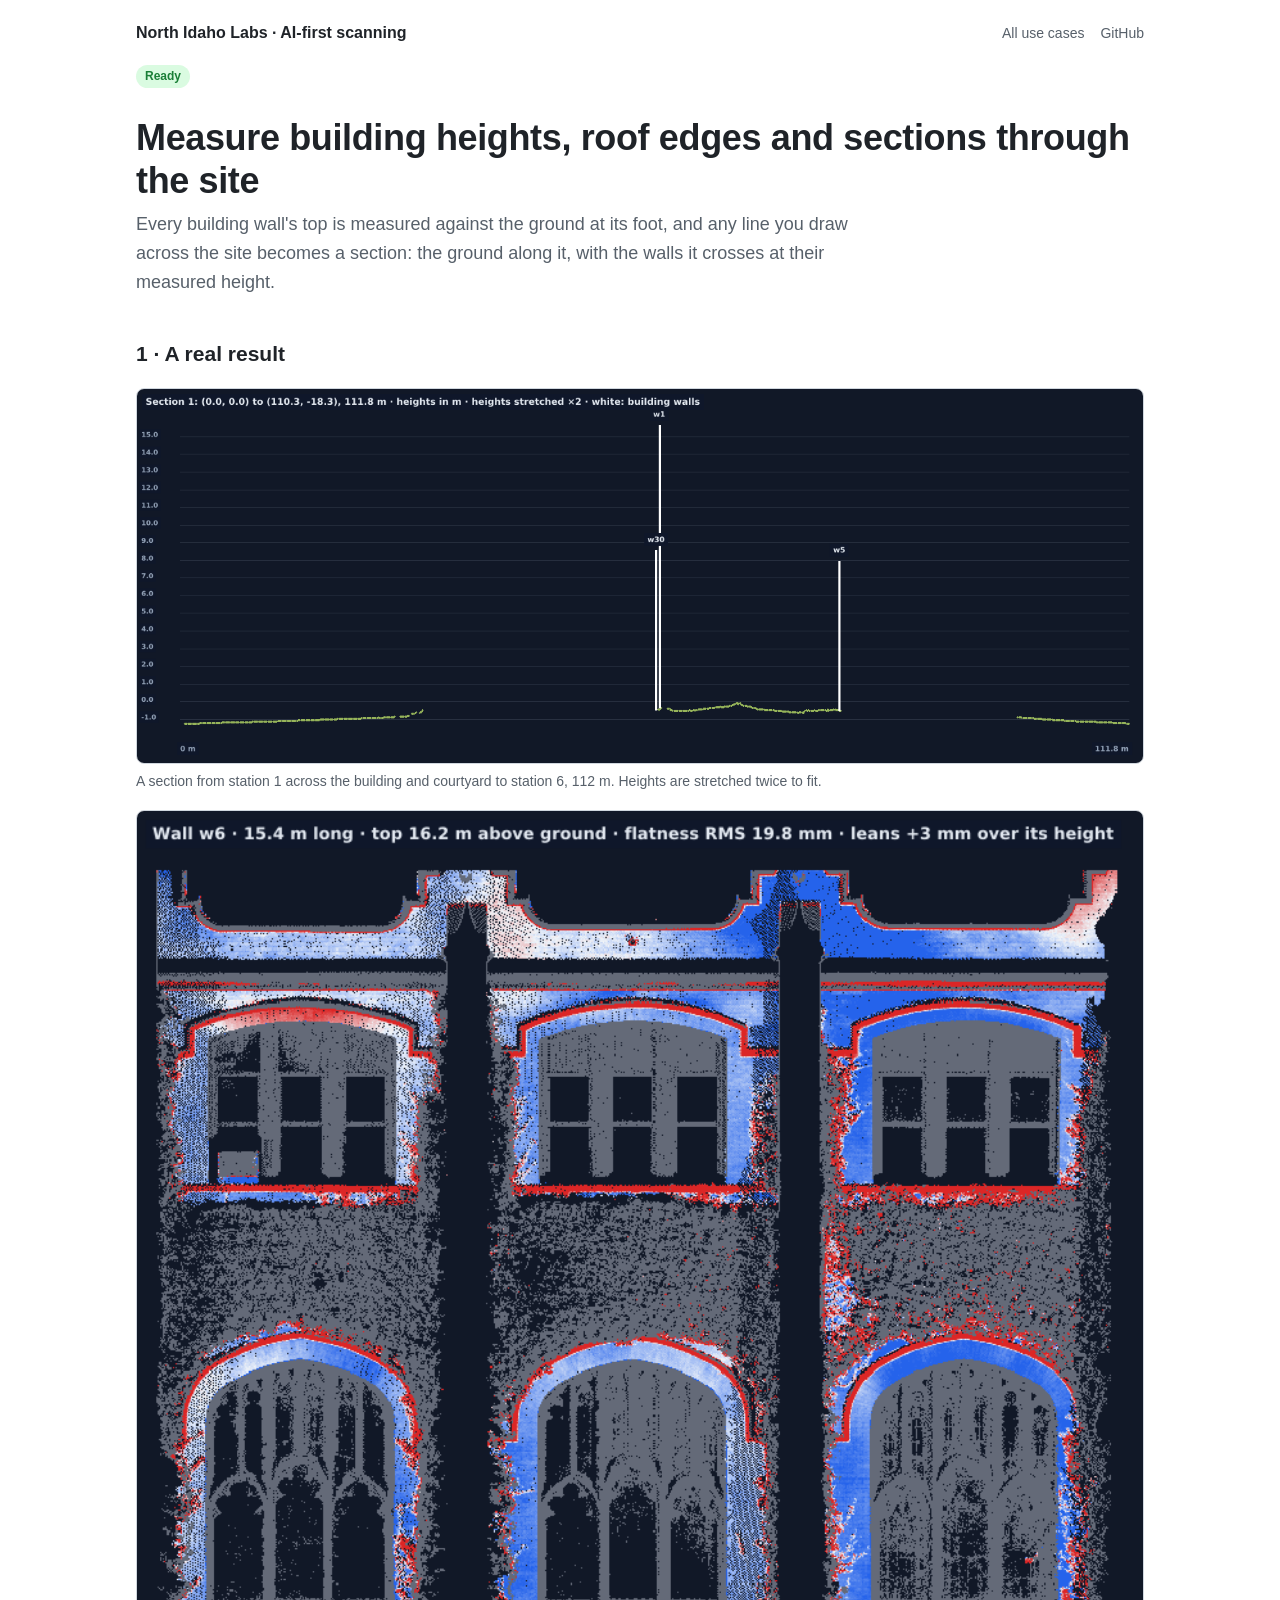
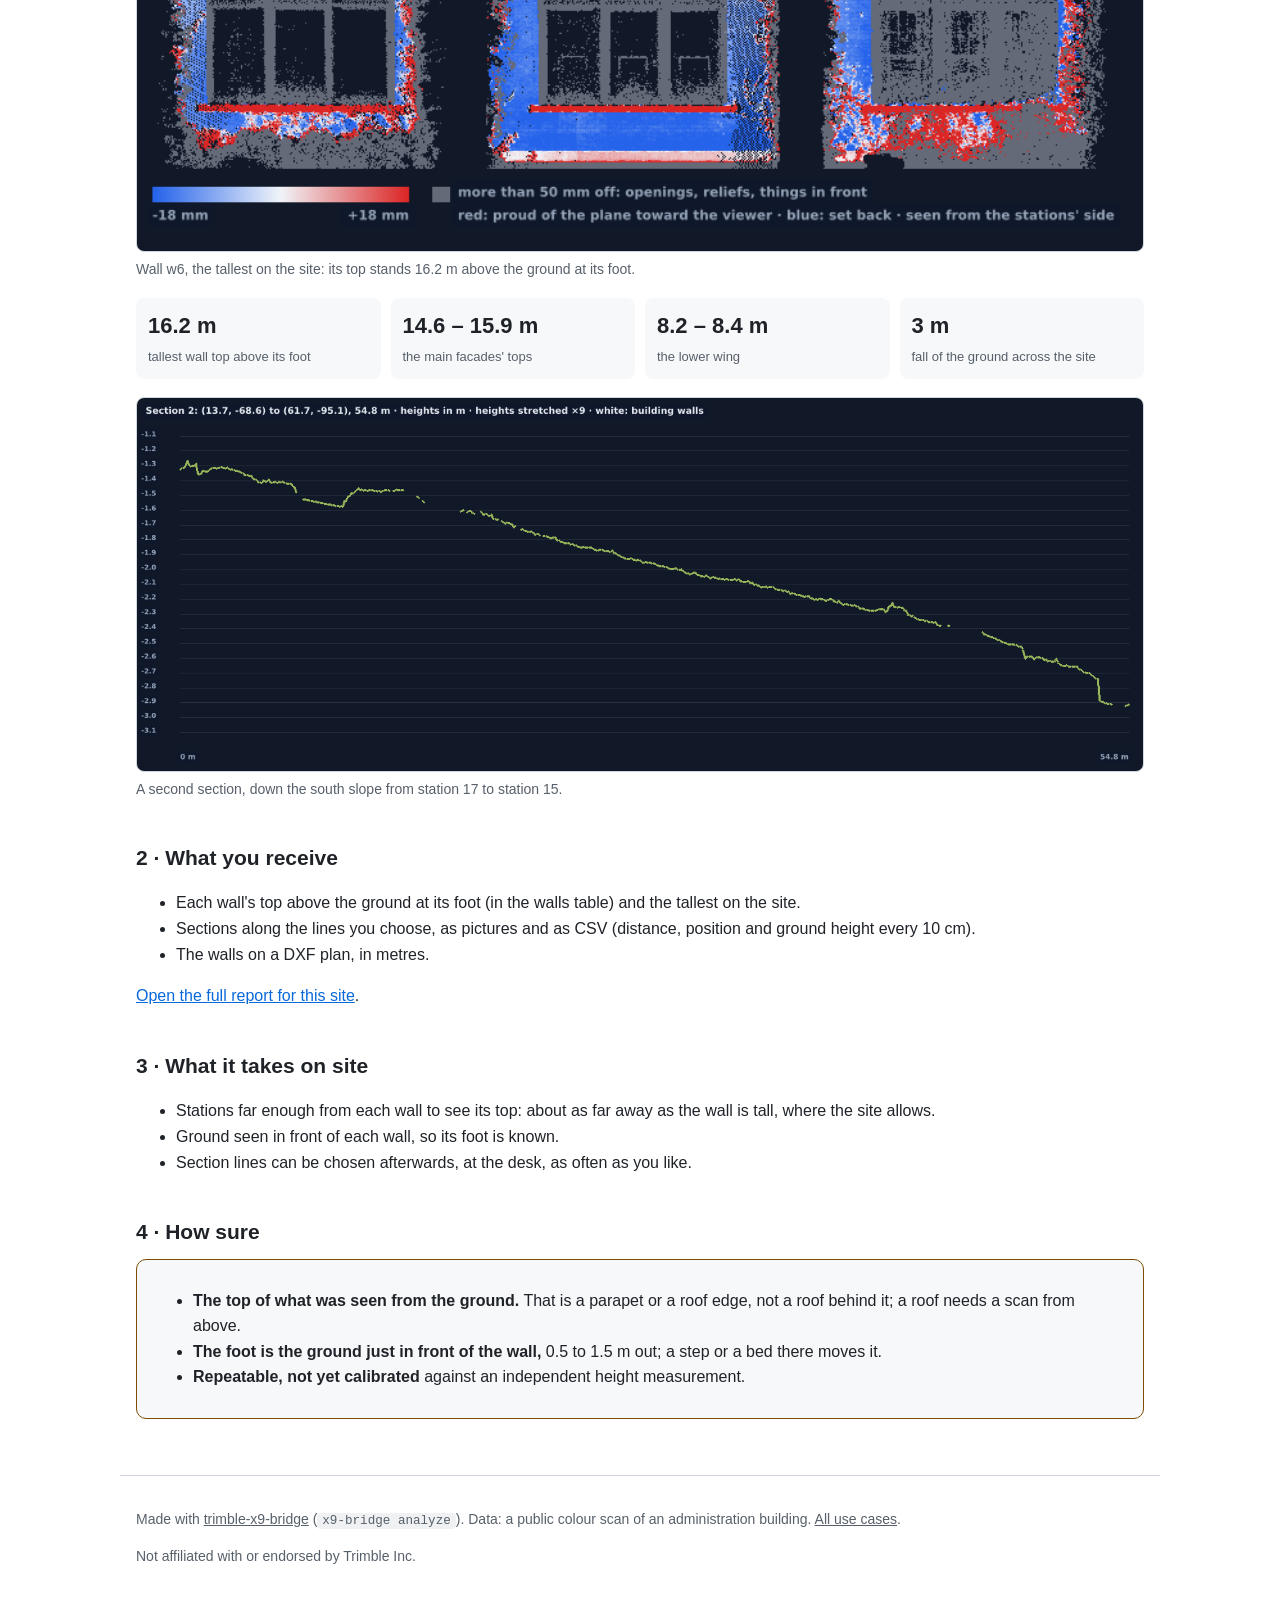
==== heights.html @ ff6a6fa7 "AI-first scanning site: twenty use cases with honest status, four worked examples Summary page with " ====
<!doctype html>
<html lang="en">
<head>
<meta charset="utf-8">
<meta name="viewport" content="width=device-width, initial-scale=1">
<title>Heights and sections</title>
<meta name="description" content="Measure building heights, roof edges and sections through a site: a worked example on a 19-station scan of an administration building.">
<link rel="stylesheet" href="style.css">
</head>
<body>
<header class="top">
  <a class="home" href="./">North Idaho Labs · AI-first scanning</a>
  <nav><a href="./">All use cases</a><a href="https://github.com/northidaholabs">GitHub</a></nav>
</header>
<main>
<p><span class="tag ready">Ready</span></p>
<h1>Measure building heights, roof edges and sections through the site</h1>
<p class="lede">Every building wall's top is measured against the ground at its foot, and any line you draw across the site becomes a section: the ground along it, with the walls it crosses at their measured height.</p>

<h2>1 · A real result</h2>
<figure>
  <img src="img/section-1.png" alt="Section 112 m long across the site: the ground profile in green, three building walls as white vertical lines up to about 16 m.">
  <figcaption>A section from station 1 across the building and courtyard to station 6, 112 m. Heights are stretched twice to fit.</figcaption>
</figure>
<figure>
  <img src="img/wall-w6.png" alt="Heat map of a 15 m wall reaching 16.2 m above the ground, the tallest on the site.">
  <figcaption>Wall w6, the tallest on the site: its top stands 16.2 m above the ground at its foot.</figcaption>
</figure>
<div class="facts">
  <div><b>16.2 m</b><span>tallest wall top above its foot</span></div>
  <div><b>14.6 – 15.9 m</b><span>the main facades' tops</span></div>
  <div><b>8.2 – 8.4 m</b><span>the lower wing</span></div>
  <div><b>3 m</b><span>fall of the ground across the site</span></div>
</div>
<figure>
  <img src="img/section-2.png" alt="Section 55 m long down the south slope: the ground falls steadily.">
  <figcaption>A second section, down the south slope from station 17 to station 15.</figcaption>
</figure>

<h2>2 · What you receive</h2>
<ul>
  <li>Each wall's top above the ground at its foot (in the walls table) and the tallest on the site.</li>
  <li>Sections along the lines you choose, as pictures and as CSV (distance, position and ground height every 10 cm).</li>
  <li>The walls on a DXF plan, in metres.</li>
</ul>
<p><a href="samples/admin/report.html">Open the full report for this site</a>.</p>

<h2>3 · What it takes on site</h2>
<ul>
  <li>Stations far enough from each wall to see its top: about as far away as the wall is tall, where the site allows.</li>
  <li>Ground seen in front of each wall, so its foot is known.</li>
  <li>Section lines can be chosen afterwards, at the desk, as often as you like.</li>
</ul>

<h2>4 · How sure</h2>
<div class="box caution">
  <ul>
    <li><b>The top of what was seen from the ground.</b> That is a parapet or a roof edge, not a roof behind it; a roof needs a scan from above.</li>
    <li><b>The foot is the ground just in front of the wall,</b> 0.5 to 1.5 m out; a step or a bed there moves it.</li>
    <li><b>Repeatable, not yet calibrated</b> against an independent height measurement.</li>
  </ul>
</div>
</main>
<footer>
  <p>Made with <a href="https://github.com/northidaholabs/trimble-x9-bridge">trimble-x9-bridge</a> (<code>x9-bridge analyze</code>). Data: a public colour scan of an administration building. <a href="./">All use cases</a>.</p>
  <p>Not affiliated with or endorsed by Trimble Inc.</p>
</footer>
</body>
</html>
---- style.css ----
:root {
  --bg: #ffffff;
  --surface: #f6f8fa;
  --text: #1f2328;
  --muted: #57606a;
  --border: #d0d7de;
  --link: #0969da;
  --ready-bg: #dafbe1;
  --ready-fg: #1a7f37;
  --close-bg: #fff8c5;
  --close-fg: #7d4e00;
  --road-bg: #f6f8fa;
  --road-fg: #57606a;
  --code-bg: #eff1f3;
}
@media (prefers-color-scheme: dark) {
  :root:not([data-theme="light"]) {
    --bg: #0d1117;
    --surface: #161b22;
    --text: #e6edf3;
    --muted: #8b949e;
    --border: #30363d;
    --link: #4493f8;
    --ready-bg: #0f2a18;
    --ready-fg: #3fb950;
    --close-bg: #2b2111;
    --close-fg: #d29922;
    --road-bg: #161b22;
    --road-fg: #8b949e;
    --code-bg: #161b22;
  }
}
:root[data-theme="dark"] {
  --bg: #0d1117;
  --surface: #161b22;
  --text: #e6edf3;
  --muted: #8b949e;
  --border: #30363d;
  --link: #4493f8;
  --ready-bg: #0f2a18;
  --ready-fg: #3fb950;
  --close-bg: #2b2111;
  --close-fg: #d29922;
  --road-bg: #161b22;
  --road-fg: #8b949e;
  --code-bg: #161b22;
}
* { box-sizing: border-box; }
body {
  margin: 0;
  background: var(--bg);
  color: var(--text);
  font: 16px/1.6 -apple-system, BlinkMacSystemFont, "Segoe UI", Helvetica, Arial, sans-serif;
}
main, header.top, footer { max-width: 1040px; margin: 0 auto; padding: 0 16px; }
header.top { display: flex; justify-content: space-between; align-items: baseline; gap: 12px; padding-top: 20px; flex-wrap: wrap; }
header.top a.home { color: var(--text); text-decoration: none; font-weight: 600; }
header.top nav { display: flex; gap: 16px; }
header.top nav a { color: var(--muted); text-decoration: none; font-size: 14px; }
header.top nav a:hover, a { color: var(--link); }
h1 { font-size: clamp(26px, 4vw, 36px); line-height: 1.2; margin: 28px 0 8px; letter-spacing: -0.01em; }
h2 { font-size: 21px; margin: 40px 0 10px; }
h3 { font-size: 17px; margin: 24px 0 6px; }
p.lede { font-size: 18px; color: var(--muted); max-width: 720px; margin: 0 0 18px; }
.muted { color: var(--muted); }
.legend { display: flex; flex-wrap: wrap; gap: 10px 18px; margin: 18px 0 8px; font-size: 14px; color: var(--muted); }
.legend span { display: inline-flex; align-items: center; gap: 8px; }
.tag { display: inline-block; font-size: 12px; font-weight: 600; padding: 2px 9px; border-radius: 999px; white-space: nowrap; line-height: 1.6; }
.tag.ready { background: var(--ready-bg); color: var(--ready-fg); }
.tag.close { background: var(--close-bg); color: var(--close-fg); }
.tag.road { background: var(--road-bg); color: var(--road-fg); border: 1px solid var(--border); }
.group h2 { display: flex; align-items: baseline; gap: 10px; }
.group h2 small { font-size: 14px; font-weight: 400; color: var(--muted); }
ul.cases { list-style: none; padding: 0; margin: 0; display: grid; grid-template-columns: repeat(auto-fill, minmax(min(100%, 440px), 1fr)); gap: 8px; }
ul.cases li { border: 1px solid var(--border); border-radius: 10px; padding: 10px 14px; display: flex; gap: 12px; align-items: flex-start; background: var(--bg); }
ul.cases li.ready { border-color: var(--ready-fg); }
ul.cases li .what { flex: 1; }
ul.cases li a.what { color: var(--text); text-decoration: none; }
ul.cases li a.what:hover { text-decoration: underline; }
ul.cases li a.what::after { content: " →"; color: var(--ready-fg); }
ul.cases li .note { display: block; font-size: 13px; color: var(--muted); }
figure { margin: 18px 0; }
figure img { width: 100%; height: auto; border-radius: 8px; border: 1px solid var(--border); background: #111827; display: block; }
figcaption { font-size: 14px; color: var(--muted); margin-top: 6px; }
.grid2 { display: grid; grid-template-columns: repeat(auto-fit, minmax(min(100%, 300px), 1fr)); gap: 16px; }
.facts { display: grid; grid-template-columns: repeat(auto-fit, minmax(150px, 1fr)); gap: 10px; margin: 16px 0; }
.facts div { background: var(--surface); border-radius: 8px; padding: 10px 12px; }
.facts b { display: block; font-size: 22px; font-weight: 600; }
.facts span { font-size: 13px; color: var(--muted); }
table { border-collapse: collapse; width: 100%; font-size: 14px; margin: 10px 0; }
th, td { border: 1px solid var(--border); padding: 6px 8px; text-align: left; vertical-align: top; }
th { background: var(--surface); font-weight: 600; }
.scroll { overflow-x: auto; }
code { background: var(--code-bg); padding: 1px 5px; border-radius: 4px; font-size: 0.9em; }
.box { border: 1px solid var(--border); border-radius: 10px; padding: 12px 16px; background: var(--surface); }
.box.caution { border-color: var(--close-fg); }
ol.steps { padding-left: 20px; }
footer { border-top: 1px solid var(--border); margin-top: 56px; padding-top: 18px; padding-bottom: 40px; font-size: 14px; color: var(--muted); }
footer a { color: var(--muted); }
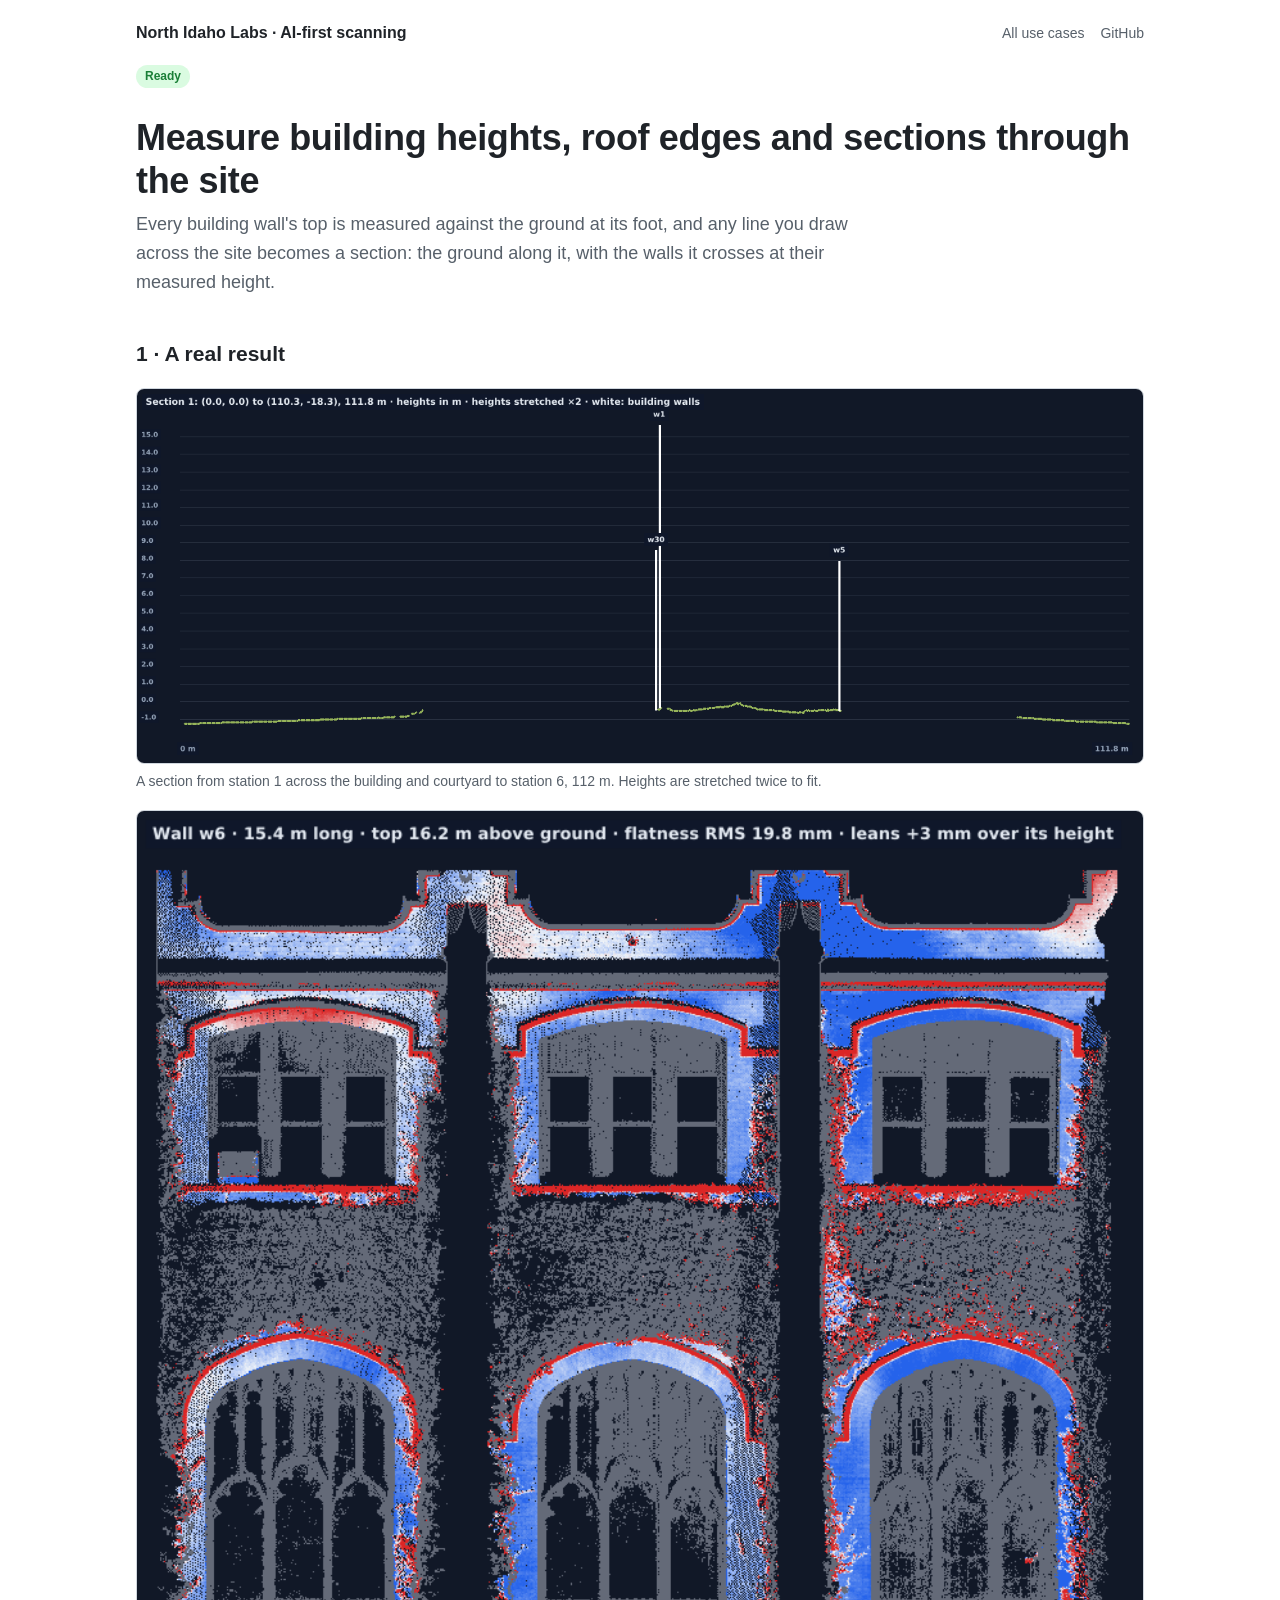
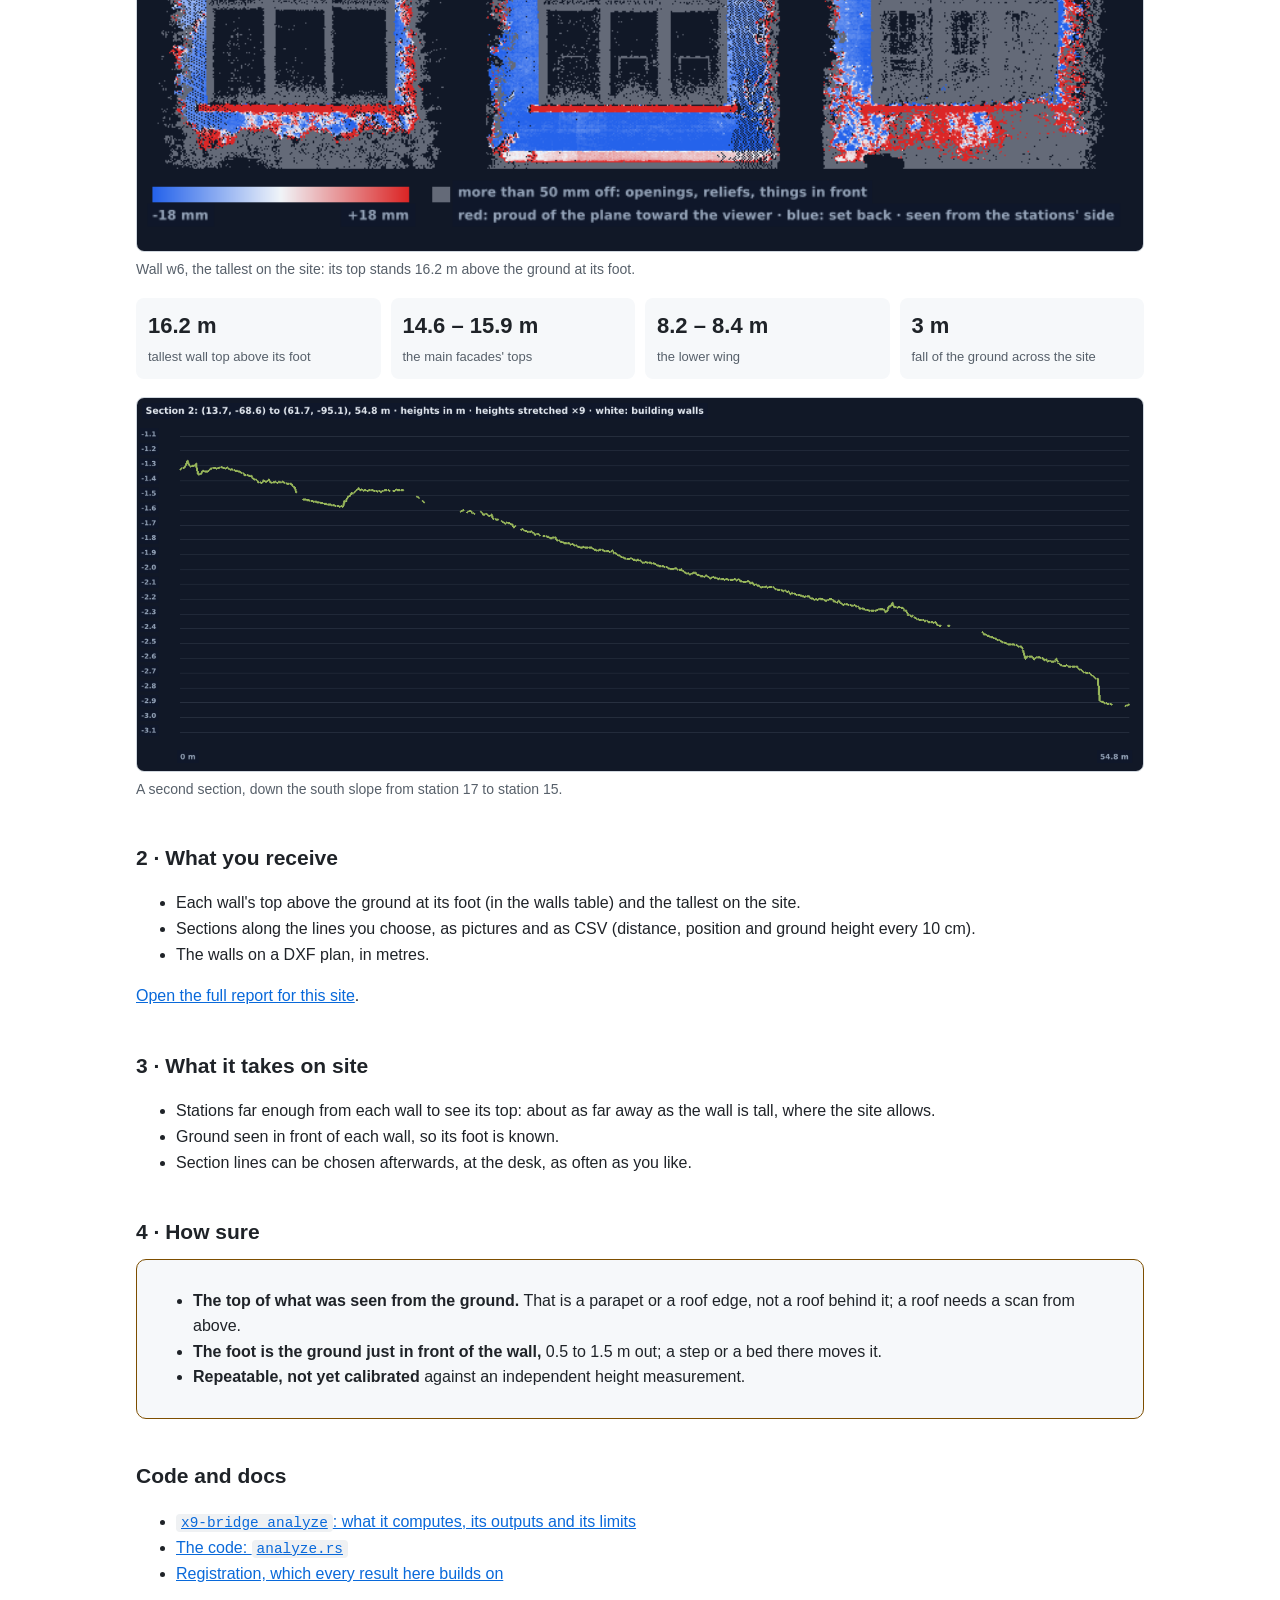
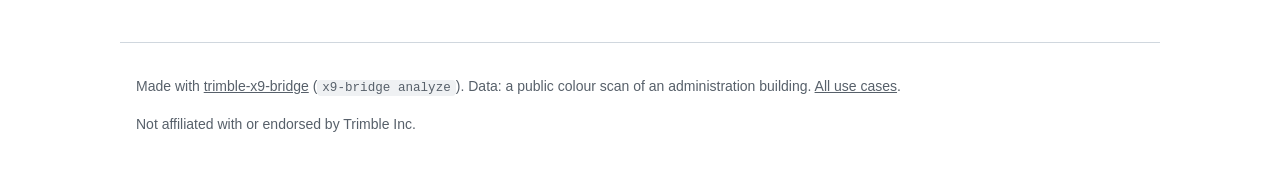
==== commit 7439235e: "Link each page to the code and docs behind it Deep pages end with Code and docs: x9-bridge analyze's" ====
--- a/heights.html
+++ b/heights.html
@@ -60,6 +60,13 @@
     <li><b>Repeatable, not yet calibrated</b> against an independent height measurement.</li>
   </ul>
 </div>
+
+<h2>Code and docs</h2>
+<ul>
+  <li><a href="https://github.com/northidaholabs/trimble-x9-bridge/blob/main/docs/tools.md#deliverables-x9-bridge-analyze"><code>x9-bridge analyze</code>: what it computes, its outputs and its limits</a></li>
+  <li><a href="https://github.com/northidaholabs/trimble-x9-bridge/blob/main/crates/x9-bridge/src/analyze.rs">The code: <code>analyze.rs</code></a></li>
+  <li><a href="https://github.com/northidaholabs/trimble-x9-bridge/blob/main/docs/guide.md#registration-every-station-in-one-frame">Registration, which every result here builds on</a></li>
+</ul>
 </main>
 <footer>
   <p>Made with <a href="https://github.com/northidaholabs/trimble-x9-bridge">trimble-x9-bridge</a> (<code>x9-bridge analyze</code>). Data: a public colour scan of an administration building. <a href="./">All use cases</a>.</p>
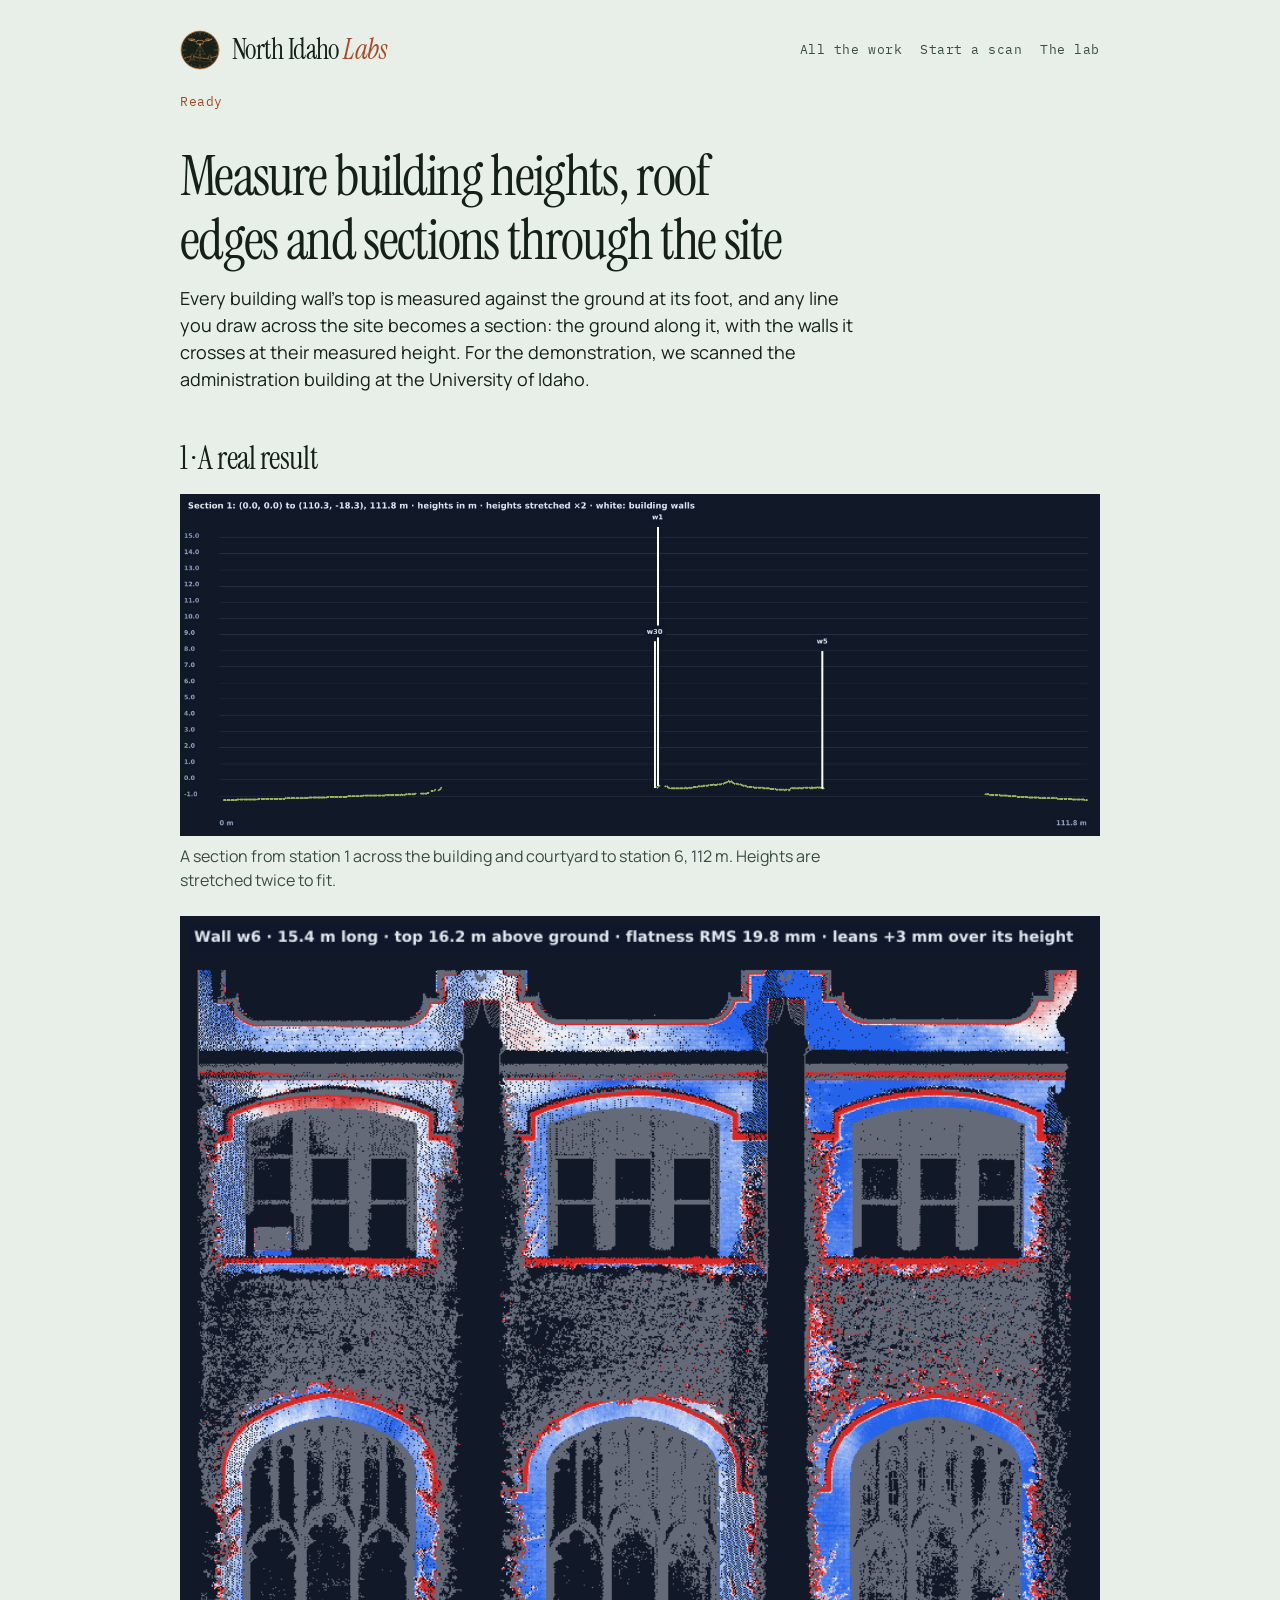
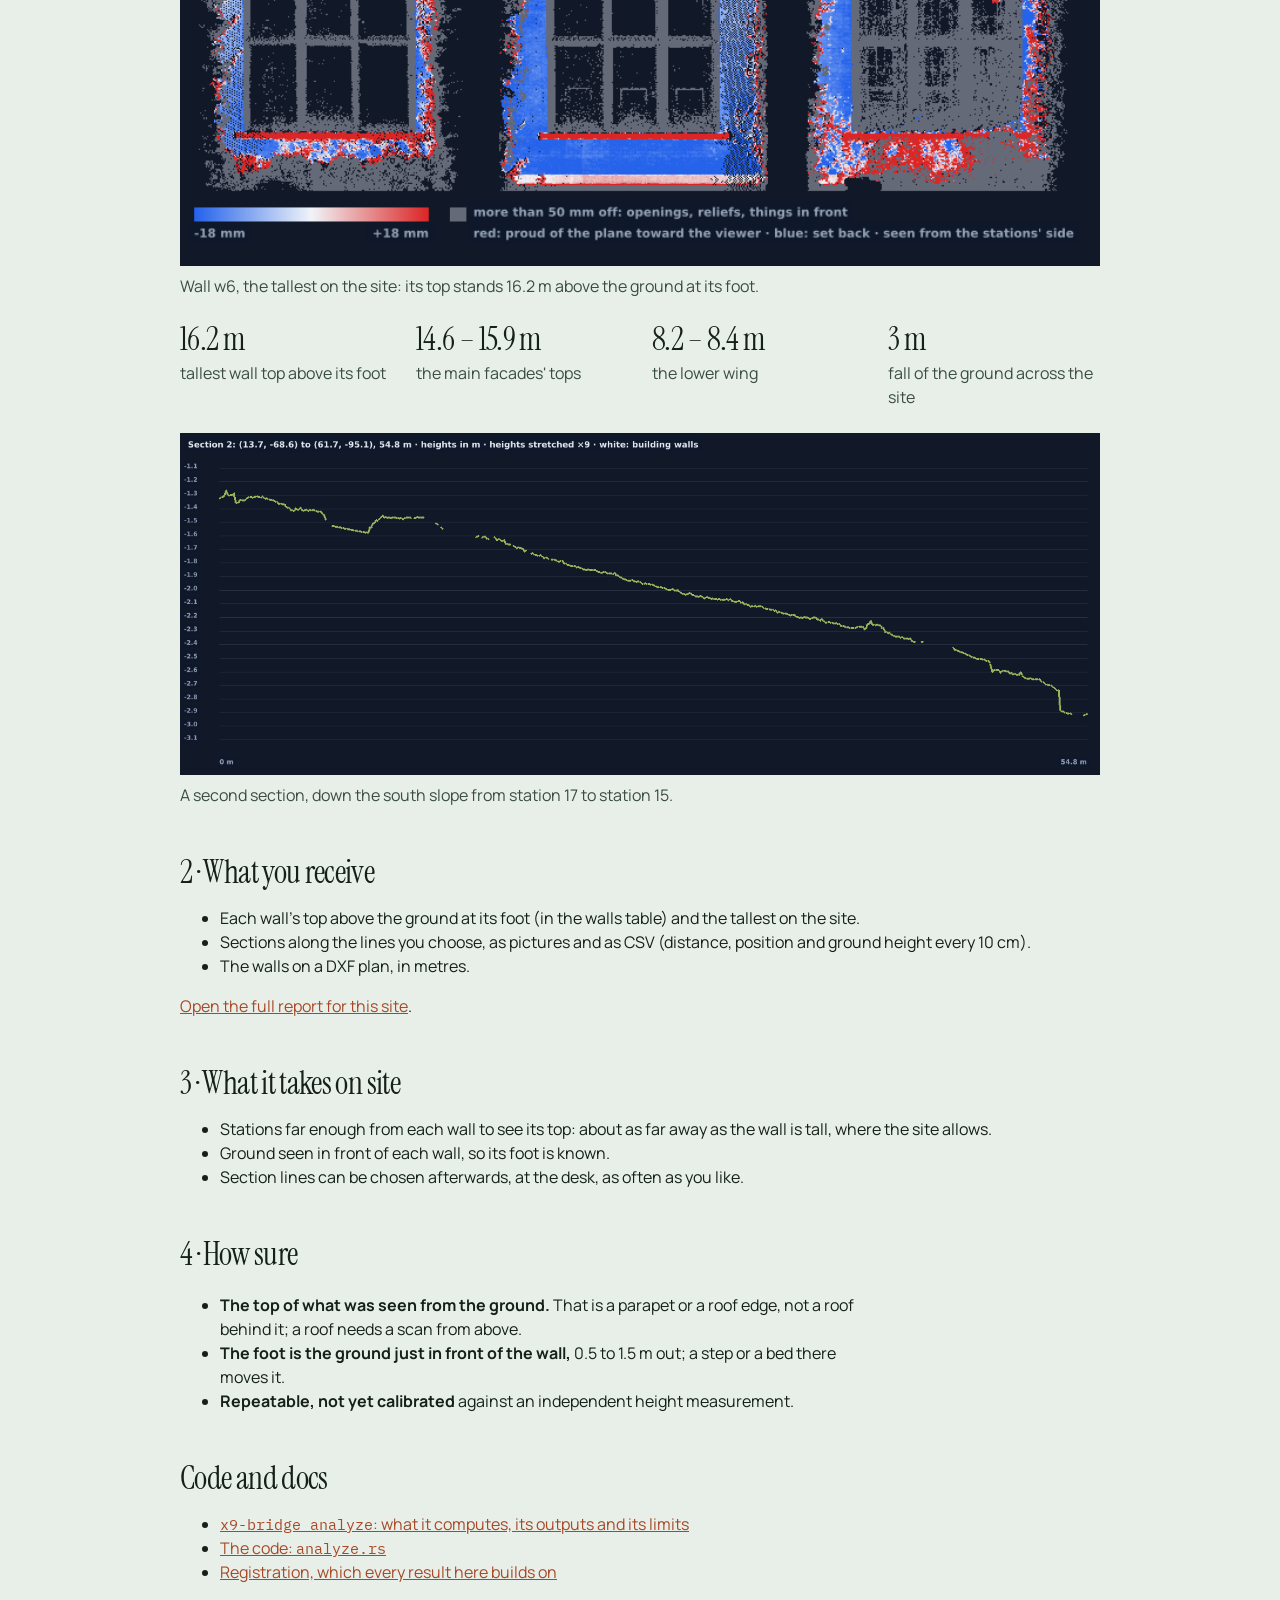
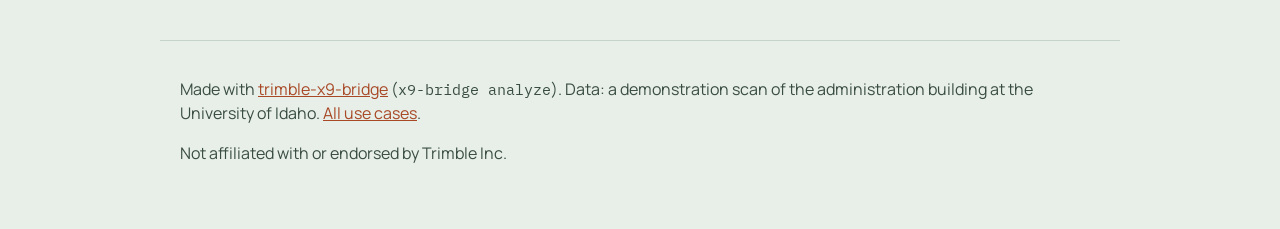
==== commit 88776c1a: "Show the administration-building scan in the lab's type. The ready work carries its pictures, and th" ====
--- a/heights.html
+++ b/heights.html
@@ -4,18 +4,24 @@
 <meta charset="utf-8">
 <meta name="viewport" content="width=device-width, initial-scale=1">
 <title>Heights and sections</title>
-<meta name="description" content="Measure building heights, roof edges and sections through a site: a worked example on a 19-station scan of an administration building.">
+<meta name="description" content="Measure building heights, roof edges and sections through a site: a worked example on a 19-station demonstration scan of the administration building at the University of Idaho.">
+<link rel="preconnect" href="https://fonts.googleapis.com">
+<link rel="preconnect" href="https://fonts.gstatic.com" crossorigin>
+<link href="https://fonts.googleapis.com/css2?family=Instrument+Serif:ital@0;1&family=Manrope:wght@400;500;600&family=IBM+Plex+Mono:wght@400;500&display=swap" rel="stylesheet">
 <link rel="stylesheet" href="style.css">
 </head>
 <body>
 <header class="top">
-  <a class="home" href="./">North Idaho Labs · AI-first scanning</a>
-  <nav><a href="./">All use cases</a><a href="https://github.com/northidaholabs">GitHub</a></nav>
+  <a class="mark" href="./" aria-label="AI-first scanning">
+    <img src="img/logo-badge.svg" width="40" height="40" alt="">
+    <span class="brand">North Idaho <em>Labs</em></span>
+  </a>
+  <nav><a href="./">All the work</a><a href="./#start">Start a scan</a><a href="https://northidaholabs.com/">The lab</a></nav>
 </header>
 <main>
 <p><span class="tag ready">Ready</span></p>
 <h1>Measure building heights, roof edges and sections through the site</h1>
-<p class="lede">Every building wall's top is measured against the ground at its foot, and any line you draw across the site becomes a section: the ground along it, with the walls it crosses at their measured height.</p>
+<p class="lede">Every building wall's top is measured against the ground at its foot, and any line you draw across the site becomes a section: the ground along it, with the walls it crosses at their measured height. For the demonstration, we scanned the administration building at the University of Idaho.</p>
 
 <h2>1 · A real result</h2>
 <figure>
@@ -69,7 +75,7 @@
 </ul>
 </main>
 <footer>
-  <p>Made with <a href="https://github.com/northidaholabs/trimble-x9-bridge">trimble-x9-bridge</a> (<code>x9-bridge analyze</code>). Data: a public colour scan of an administration building. <a href="./">All use cases</a>.</p>
+  <p>Made with <a href="https://github.com/northidaholabs/trimble-x9-bridge">trimble-x9-bridge</a> (<code>x9-bridge analyze</code>). Data: a demonstration scan of the administration building at the University of Idaho. <a href="./">All use cases</a>.</p>
   <p>Not affiliated with or endorsed by Trimble Inc.</p>
 </footer>
 </body>
--- a/style.css
+++ b/style.css
@@ -1,99 +1,154 @@
-:root {
-  --bg: #ffffff;
-  --surface: #f6f8fa;
-  --text: #1f2328;
-  --muted: #57606a;
-  --border: #d0d7de;
-  --link: #0969da;
-  --ready-bg: #dafbe1;
-  --ready-fg: #1a7f37;
-  --close-bg: #fff8c5;
-  --close-fg: #7d4e00;
-  --road-bg: #f6f8fa;
-  --road-fg: #57606a;
-  --code-bg: #eff1f3;
+:root{
+  --night:#121a16;
+  --paper:#e7efe8;
+  --ink:#152019;
+  --soft:#3a4d42;
+  --mist:#c5d4cb;
+  --copper:#d4894a;
+  --ember:#c45c32;
+  --ember-ink:#a84826;
 }
-@media (prefers-color-scheme: dark) {
-  :root:not([data-theme="light"]) {
-    --bg: #0d1117;
-    --surface: #161b22;
-    --text: #e6edf3;
-    --muted: #8b949e;
-    --border: #30363d;
-    --link: #4493f8;
-    --ready-bg: #0f2a18;
-    --ready-fg: #3fb950;
-    --close-bg: #2b2111;
-    --close-fg: #d29922;
-    --road-bg: #161b22;
-    --road-fg: #8b949e;
-    --code-bg: #161b22;
-  }
+*{box-sizing:border-box}
+html,body{background:var(--paper);color:var(--ink)}
+body{
+  margin:0;
+  font-family:"Manrope",sans-serif;
+  font-size:16px;
+  line-height:1.5;
 }
-:root[data-theme="dark"] {
-  --bg: #0d1117;
-  --surface: #161b22;
-  --text: #e6edf3;
-  --muted: #8b949e;
-  --border: #30363d;
-  --link: #4493f8;
-  --ready-bg: #0f2a18;
-  --ready-fg: #3fb950;
-  --close-bg: #2b2111;
-  --close-fg: #d29922;
-  --road-bg: #161b22;
-  --road-fg: #8b949e;
-  --code-bg: #161b22;
+::selection{background:var(--copper);color:var(--night)}
+main,header.top,footer{max-width:960px;margin:0 auto;padding:0 20px}
+header.top{
+  display:flex;justify-content:space-between;align-items:center;gap:20px;
+  padding-top:28px;flex-wrap:wrap;
 }
-* { box-sizing: border-box; }
-body {
-  margin: 0;
-  background: var(--bg);
-  color: var(--text);
-  font: 16px/1.6 -apple-system, BlinkMacSystemFont, "Segoe UI", Helvetica, Arial, sans-serif;
+.mark{display:inline-flex;align-items:center;gap:12px;color:inherit;text-decoration:none}
+.mark img{width:40px;height:40px;display:block}
+.brand{
+  font-family:"Instrument Serif",serif;
+  font-size:28px;line-height:1;font-weight:400;letter-spacing:-.02em;color:var(--ink);
 }
-main, header.top, footer { max-width: 1040px; margin: 0 auto; padding: 0 16px; }
-header.top { display: flex; justify-content: space-between; align-items: baseline; gap: 12px; padding-top: 20px; flex-wrap: wrap; }
-header.top a.home { color: var(--text); text-decoration: none; font-weight: 600; }
-header.top nav { display: flex; gap: 16px; }
-header.top nav a { color: var(--muted); text-decoration: none; font-size: 14px; }
-header.top nav a:hover, a { color: var(--link); }
-h1 { font-size: clamp(26px, 4vw, 36px); line-height: 1.2; margin: 28px 0 8px; letter-spacing: -0.01em; }
-h2 { font-size: 21px; margin: 40px 0 10px; }
-h3 { font-size: 17px; margin: 24px 0 6px; }
-p.lede { font-size: 18px; color: var(--muted); max-width: 720px; margin: 0 0 18px; }
-.muted { color: var(--muted); }
-.legend { display: flex; flex-wrap: wrap; gap: 10px 18px; margin: 18px 0 8px; font-size: 14px; color: var(--muted); }
-.legend span { display: inline-flex; align-items: center; gap: 8px; }
-.tag { display: inline-block; font-size: 12px; font-weight: 600; padding: 2px 9px; border-radius: 999px; white-space: nowrap; line-height: 1.6; }
-.tag.ready { background: var(--ready-bg); color: var(--ready-fg); }
-.tag.close { background: var(--close-bg); color: var(--close-fg); }
-.tag.road { background: var(--road-bg); color: var(--road-fg); border: 1px solid var(--border); }
-.group h2 { display: flex; align-items: baseline; gap: 10px; }
-.group h2 small { font-size: 14px; font-weight: 400; color: var(--muted); }
-ul.cases { list-style: none; padding: 0; margin: 0; display: grid; grid-template-columns: repeat(auto-fill, minmax(min(100%, 440px), 1fr)); gap: 8px; }
-ul.cases li { border: 1px solid var(--border); border-radius: 10px; padding: 10px 14px; display: flex; gap: 12px; align-items: flex-start; background: var(--bg); }
-ul.cases li.ready { border-color: var(--ready-fg); }
-ul.cases li .what { flex: 1; }
-ul.cases li a.what { color: var(--text); text-decoration: none; }
-ul.cases li a.what:hover { text-decoration: underline; }
-ul.cases li a.what::after { content: " →"; color: var(--ready-fg); }
-ul.cases li .note { display: block; font-size: 13px; color: var(--muted); }
-figure { margin: 18px 0; }
-figure img { width: 100%; height: auto; border-radius: 8px; border: 1px solid var(--border); background: #111827; display: block; }
-figcaption { font-size: 14px; color: var(--muted); margin-top: 6px; }
-.grid2 { display: grid; grid-template-columns: repeat(auto-fit, minmax(min(100%, 300px), 1fr)); gap: 16px; }
-.facts { display: grid; grid-template-columns: repeat(auto-fit, minmax(150px, 1fr)); gap: 10px; margin: 16px 0; }
-.facts div { background: var(--surface); border-radius: 8px; padding: 10px 12px; }
-.facts b { display: block; font-size: 22px; font-weight: 600; }
-.facts span { font-size: 13px; color: var(--muted); }
-table { border-collapse: collapse; width: 100%; font-size: 14px; margin: 10px 0; }
-th, td { border: 1px solid var(--border); padding: 6px 8px; text-align: left; vertical-align: top; }
-th { background: var(--surface); font-weight: 600; }
-.scroll { overflow-x: auto; }
-code { background: var(--code-bg); padding: 1px 5px; border-radius: 4px; font-size: 0.9em; }
-.box { border: 1px solid var(--border); border-radius: 10px; padding: 12px 16px; background: var(--surface); }
-.box.caution { border-color: var(--close-fg); }
-ol.steps { padding-left: 20px; }
-footer { border-top: 1px solid var(--border); margin-top: 56px; padding-top: 18px; padding-bottom: 40px; font-size: 14px; color: var(--muted); }
-footer a { color: var(--muted); }
+.brand em{font-style:italic;color:var(--ember-ink)}
+header.top nav{display:flex;flex-wrap:wrap;gap:8px 18px}
+header.top nav a{
+  font-family:"IBM Plex Mono",monospace;
+  font-size:13px;letter-spacing:.04em;
+  color:var(--soft);text-decoration:none;min-height:44px;display:inline-flex;align-items:center;
+}
+header.top nav a:hover{color:var(--ink)}
+h1{
+  font-family:"Instrument Serif",serif;
+  font-weight:400;
+  font-size:clamp(36px,5vw,56px);
+  line-height:1.15;
+  letter-spacing:-.03em;
+  text-wrap:balance;
+  margin:32px 0 12px;
+}
+h2{
+  font-family:"Instrument Serif",serif;
+  font-weight:400;
+  font-size:32px;
+  line-height:1.1;
+  letter-spacing:-.02em;
+  margin:48px 0 12px;
+}
+h3{
+  font-family:"Instrument Serif",serif;
+  font-weight:400;
+  font-size:26px;
+  line-height:1.15;
+  letter-spacing:-.02em;
+  margin:16px 0 6px;
+}
+p.lede{font-size:18px;max-width:62ch;margin:0 0 20px}
+.muted{color:var(--soft)}
+a{color:var(--ember-ink)}
+a:hover{color:var(--ink)}
+a:focus-visible{outline:2px solid var(--ember);outline-offset:3px}
+.legend{display:flex;flex-wrap:wrap;gap:8px 22px;margin:8px 0 20px}
+.legend span{display:inline-flex;align-items:baseline;gap:8px}
+.tag{
+  font-family:"IBM Plex Mono",monospace;
+  font-size:13px;letter-spacing:.04em;
+  color:var(--soft);
+}
+.tag.ready{color:var(--ember-ink)}
+.group h2{display:block}
+.group h2 small{font-family:"Manrope",sans-serif;font-size:16px;color:var(--soft)}
+ul.cases{list-style:none;padding:0;margin:0}
+ul.cases li{padding:14px 0;border-bottom:1px solid var(--mist);display:block}
+ul.cases li .what{display:block}
+ul.cases li a.what{color:var(--ink);text-decoration:none}
+ul.cases li a.what:hover{color:var(--ember-ink)}
+ul.cases li .note{display:block;margin-top:4px;color:var(--soft)}
+ul.cases li.ready img{
+  width:100%;height:auto;display:block;
+  background:var(--night);
+  margin:0 0 14px;
+}
+ul.cases li.ready .go{
+  display:inline-flex;align-items:center;min-height:44px;margin-top:4px;
+  font-weight:600;text-underline-offset:4px;
+}
+.work{margin-top:8px}
+.pair{display:grid;grid-template-columns:1fr;gap:48px;margin-top:8px}
+.offer img{width:100%;height:auto;display:block;background:var(--night)}
+.offer p{max-width:36ch;margin:0}
+.offer > a{
+  display:inline-flex;align-items:center;min-height:44px;margin-top:4px;
+  font-weight:600;text-underline-offset:4px;
+}
+figure{margin:18px 0 24px}
+figure img{width:100%;height:auto;display:block;background:var(--night)}
+figcaption{color:var(--soft);margin-top:8px;max-width:68ch}
+.grid2{display:grid;grid-template-columns:1fr 1fr;gap:24px}
+.facts{display:grid;grid-template-columns:repeat(auto-fit,minmax(160px,1fr));gap:20px 24px;margin:8px 0 24px}
+.facts b{
+  display:block;
+  font-family:"Instrument Serif",serif;
+  font-weight:400;
+  font-size:32px;
+  line-height:1.1;
+  letter-spacing:-.02em;
+}
+.facts span{display:block;color:var(--soft);margin-top:4px}
+.box{margin:20px 0;max-width:68ch}
+.box.caution{color:var(--ink)}
+ol.steps{padding-left:1.2em;max-width:68ch}
+ol.steps li{margin:8px 0}
+table{border-collapse:collapse;width:100%;font-size:15px;margin:12px 0 20px}
+th,td{border-bottom:1px solid var(--mist);padding:10px 8px;text-align:left;vertical-align:top}
+th{font-weight:600}
+.scroll{overflow-x:auto;max-width:100%}
+.scroll table{width:max-content;min-width:100%}
+main{min-width:0;width:min(960px,100%);overflow-x:clip}
+.ask{margin:8px 0 28px}
+.ask a{font-weight:600;font-size:17px}
+.lead{display:grid;gap:48px;margin:8px 0 8px}
+.lead h2{margin:14px 0 8px}
+.lead p{max-width:42ch;margin:0}
+.lead .metric{margin-top:10px;font-weight:600}
+.lead > article > a{display:inline-flex;align-items:center;min-height:44px;margin-top:6px;font-weight:600}
+.lead img{width:100%;aspect-ratio:4/3;object-fit:cover;background:var(--night)}
+.lead img.section{aspect-ratio:auto;object-fit:contain;height:auto}
+.lead figure{margin:0 0 16px}
+.group h2{font-size:26px;color:var(--soft);margin-top:32px}
+.index{list-style:none;padding:0;margin:0;font-size:16px}
+.index li{padding:10px 0;border-bottom:1px solid var(--mist)}
+.index .later{color:var(--soft)}
+.index .what{display:block}
+.index .note{display:block;margin-top:4px}
+@media(min-width:800px){
+  .lead{grid-template-columns:1fr 1fr;gap:40px 36px;align-items:start}
+}
+code{font-family:"IBM Plex Mono",monospace;font-size:.92em}
+footer{
+  border-top:1px solid var(--mist);
+  margin-top:56px;padding-top:20px;padding-bottom:48px;
+  color:var(--soft);
+}
+footer a{color:var(--ember-ink)}
+@media(max-width:700px){
+  .pair,.grid2{grid-template-columns:1fr}
+}
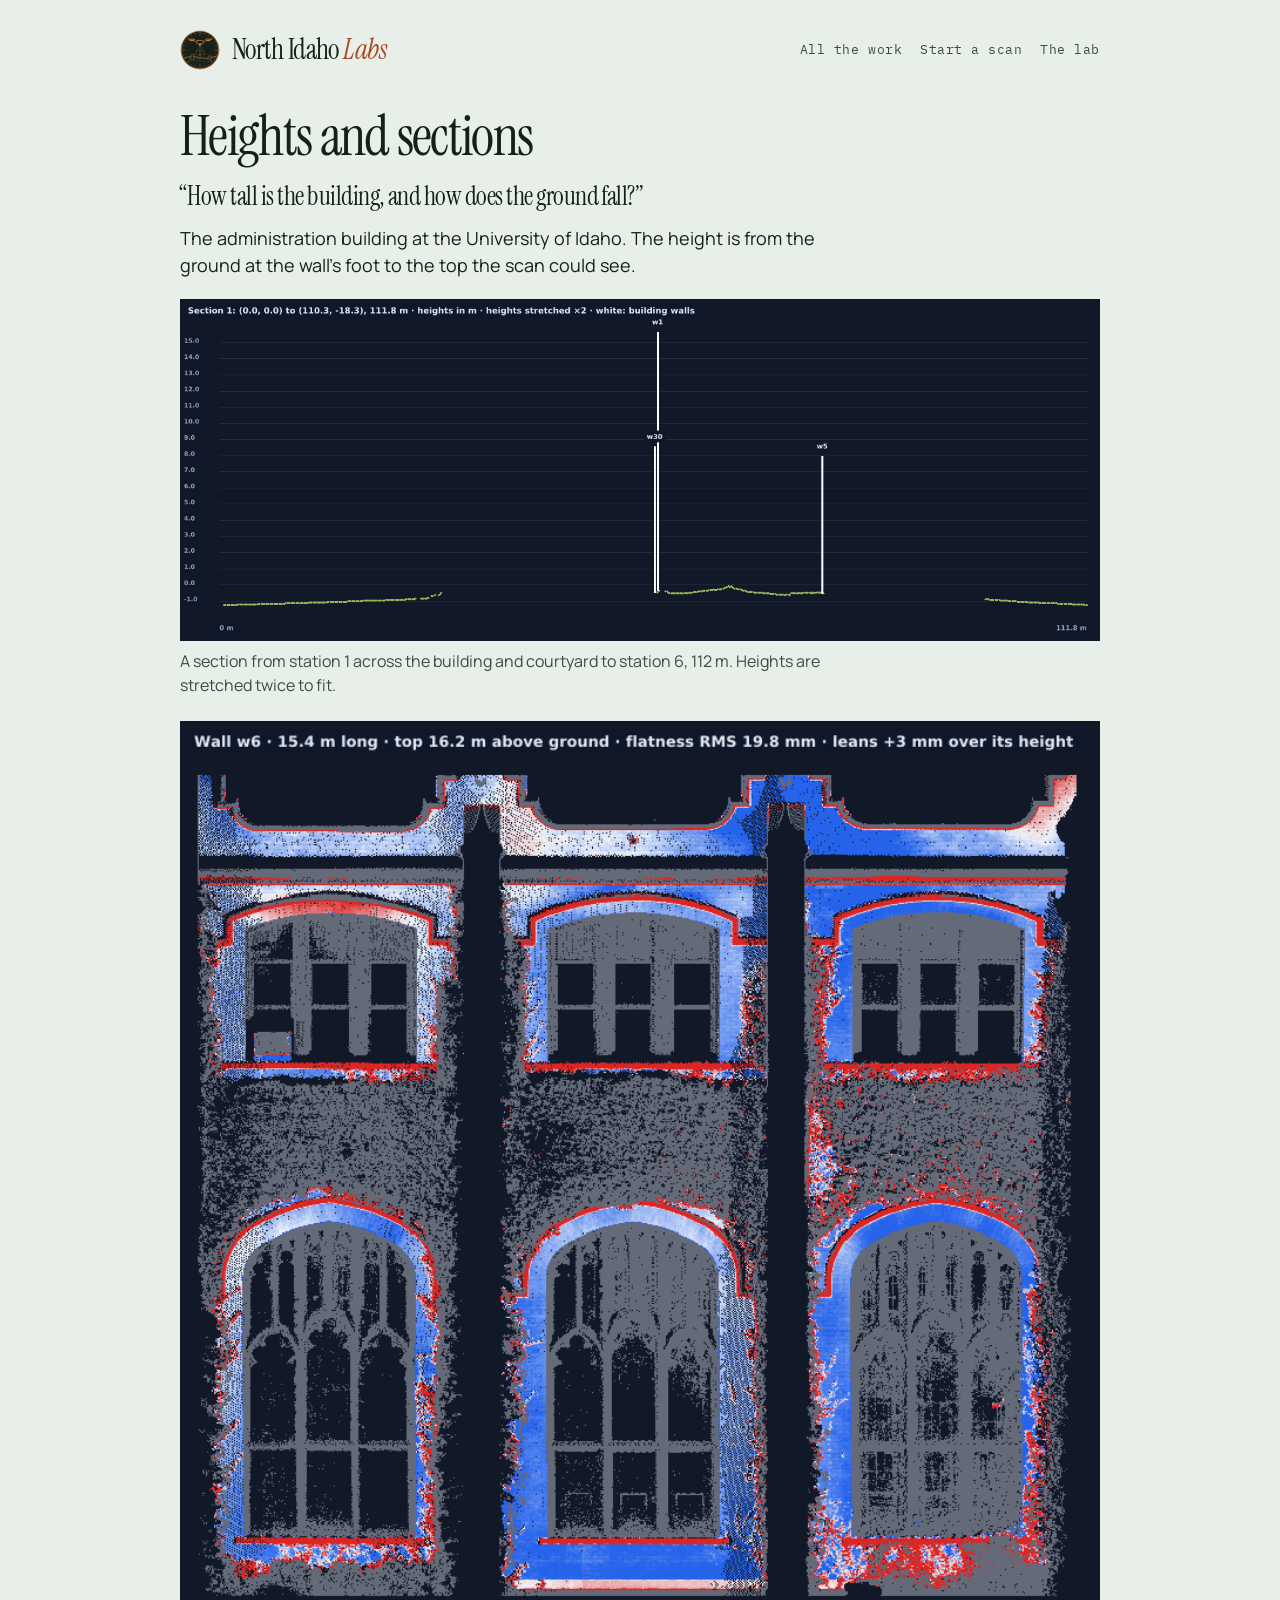
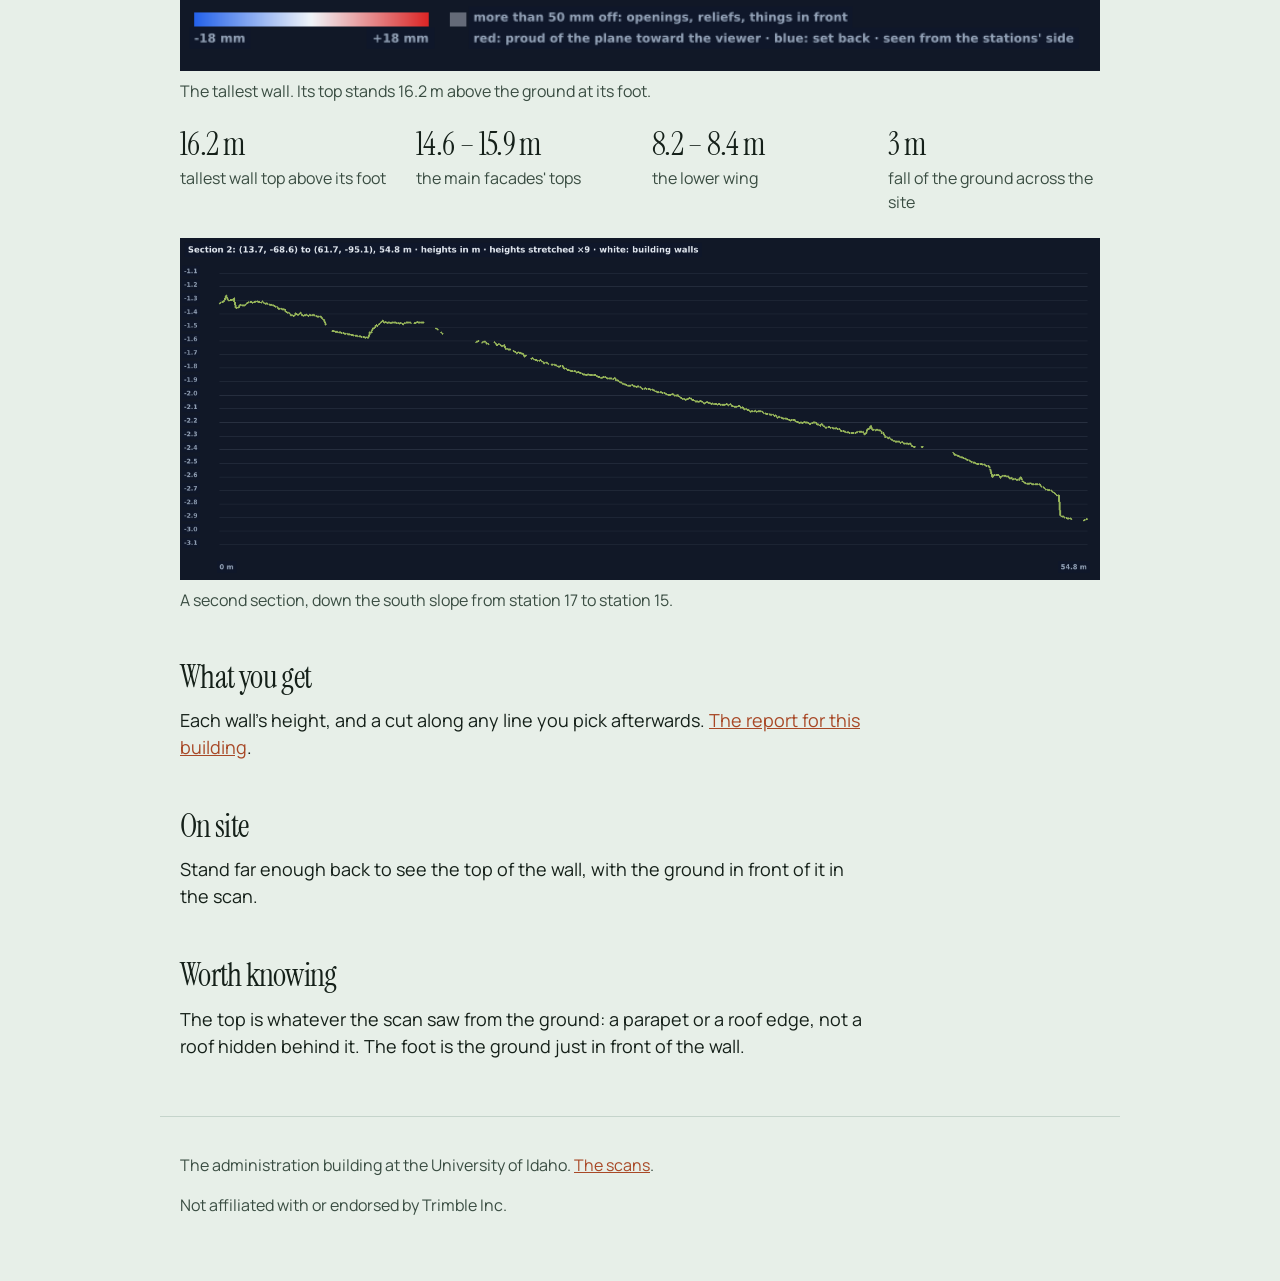
==== commit f4232b73: "Answer the long facade with the whole outlined face, and keep the 44.4 m plane on its own picture. T" ====
--- a/heights.html
+++ b/heights.html
@@ -4,7 +4,7 @@
 <meta charset="utf-8">
 <meta name="viewport" content="width=device-width, initial-scale=1">
 <title>Heights and sections</title>
-<meta name="description" content="Measure building heights, roof edges and sections through a site: a worked example on a 19-station demonstration scan of the administration building at the University of Idaho.">
+<meta name="description" content="How tall is the building, and how does the ground fall? The administration building at the University of Idaho.">
 <link rel="preconnect" href="https://fonts.googleapis.com">
 <link rel="preconnect" href="https://fonts.gstatic.com" crossorigin>
 <link href="https://fonts.googleapis.com/css2?family=Instrument+Serif:ital@0;1&family=Manrope:wght@400;500;600&family=IBM+Plex+Mono:wght@400;500&display=swap" rel="stylesheet">
@@ -19,18 +19,17 @@
   <nav><a href="./">All the work</a><a href="./#start">Start a scan</a><a href="https://northidaholabs.com/">The lab</a></nav>
 </header>
 <main>
-<p><span class="tag ready">Ready</span></p>
-<h1>Measure building heights, roof edges and sections through the site</h1>
-<p class="lede">Every building wall's top is measured against the ground at its foot, and any line you draw across the site becomes a section: the ground along it, with the walls it crosses at their measured height. For the demonstration, we scanned the administration building at the University of Idaho.</p>
+<h1>Heights and sections</h1>
+<blockquote class="prompt">How tall is the building, and how does the ground fall?</blockquote>
+<p class="lede">The administration building at the University of Idaho. The height is from the ground at the wall's foot to the top the scan could see.</p>
 
-<h2>1 · A real result</h2>
 <figure>
   <img src="img/section-1.png" alt="Section 112 m long across the site: the ground profile in green, three building walls as white vertical lines up to about 16 m.">
   <figcaption>A section from station 1 across the building and courtyard to station 6, 112 m. Heights are stretched twice to fit.</figcaption>
 </figure>
 <figure>
   <img src="img/wall-w6.png" alt="Heat map of a 15 m wall reaching 16.2 m above the ground, the tallest on the site.">
-  <figcaption>Wall w6, the tallest on the site: its top stands 16.2 m above the ground at its foot.</figcaption>
+  <figcaption>The tallest wall. Its top stands 16.2 m above the ground at its foot.</figcaption>
 </figure>
 <div class="facts">
   <div><b>16.2 m</b><span>tallest wall top above its foot</span></div>
@@ -43,39 +42,17 @@
   <figcaption>A second section, down the south slope from station 17 to station 15.</figcaption>
 </figure>
 
-<h2>2 · What you receive</h2>
-<ul>
-  <li>Each wall's top above the ground at its foot (in the walls table) and the tallest on the site.</li>
-  <li>Sections along the lines you choose, as pictures and as CSV (distance, position and ground height every 10 cm).</li>
-  <li>The walls on a DXF plan, in metres.</li>
-</ul>
-<p><a href="samples/admin/report.html">Open the full report for this site</a>.</p>
+<h2>What you get</h2>
+<p class="lede">Each wall's height, and a cut along any line you pick afterwards. <a href="samples/admin/report.html">The report for this building</a>.</p>
 
-<h2>3 · What it takes on site</h2>
-<ul>
-  <li>Stations far enough from each wall to see its top: about as far away as the wall is tall, where the site allows.</li>
-  <li>Ground seen in front of each wall, so its foot is known.</li>
-  <li>Section lines can be chosen afterwards, at the desk, as often as you like.</li>
-</ul>
+<h2>On site</h2>
+<p class="lede">Stand far enough back to see the top of the wall, with the ground in front of it in the scan.</p>
 
-<h2>4 · How sure</h2>
-<div class="box caution">
-  <ul>
-    <li><b>The top of what was seen from the ground.</b> That is a parapet or a roof edge, not a roof behind it; a roof needs a scan from above.</li>
-    <li><b>The foot is the ground just in front of the wall,</b> 0.5 to 1.5 m out; a step or a bed there moves it.</li>
-    <li><b>Repeatable, not yet calibrated</b> against an independent height measurement.</li>
-  </ul>
-</div>
-
-<h2>Code and docs</h2>
-<ul>
-  <li><a href="https://github.com/northidaholabs/trimble-x9-bridge/blob/main/docs/tools.md#deliverables-x9-bridge-analyze"><code>x9-bridge analyze</code>: what it computes, its outputs and its limits</a></li>
-  <li><a href="https://github.com/northidaholabs/trimble-x9-bridge/blob/main/crates/x9-bridge/src/analyze.rs">The code: <code>analyze.rs</code></a></li>
-  <li><a href="https://github.com/northidaholabs/trimble-x9-bridge/blob/main/docs/guide.md#registration-every-station-in-one-frame">Registration, which every result here builds on</a></li>
-</ul>
+<h2>Worth knowing</h2>
+<p class="lede">The top is whatever the scan saw from the ground: a parapet or a roof edge, not a roof hidden behind it. The foot is the ground just in front of the wall.</p>
 </main>
 <footer>
-  <p>Made with <a href="https://github.com/northidaholabs/trimble-x9-bridge">trimble-x9-bridge</a> (<code>x9-bridge analyze</code>). Data: a demonstration scan of the administration building at the University of Idaho. <a href="./">All use cases</a>.</p>
+  <p>The administration building at the University of Idaho. <a href="./">The scans</a>.</p>
   <p>Not affiliated with or endorsed by Trimble Inc.</p>
 </footer>
 </body>
--- a/style.css
+++ b/style.css
@@ -62,6 +62,14 @@
   margin:16px 0 6px;
 }
 p.lede{font-size:18px;max-width:62ch;margin:0 0 20px}
+blockquote.prompt{
+  margin:0 0 12px;padding:0;border:0;
+  font-family:"Instrument Serif",serif;
+  font-size:26px;line-height:1.25;letter-spacing:-.02em;
+  font-weight:400;
+}
+blockquote.prompt::before{content:"\201C"}
+blockquote.prompt::after{content:"\201D"}
 .muted{color:var(--soft)}
 a{color:var(--ember-ink)}
 a:hover{color:var(--ink)}
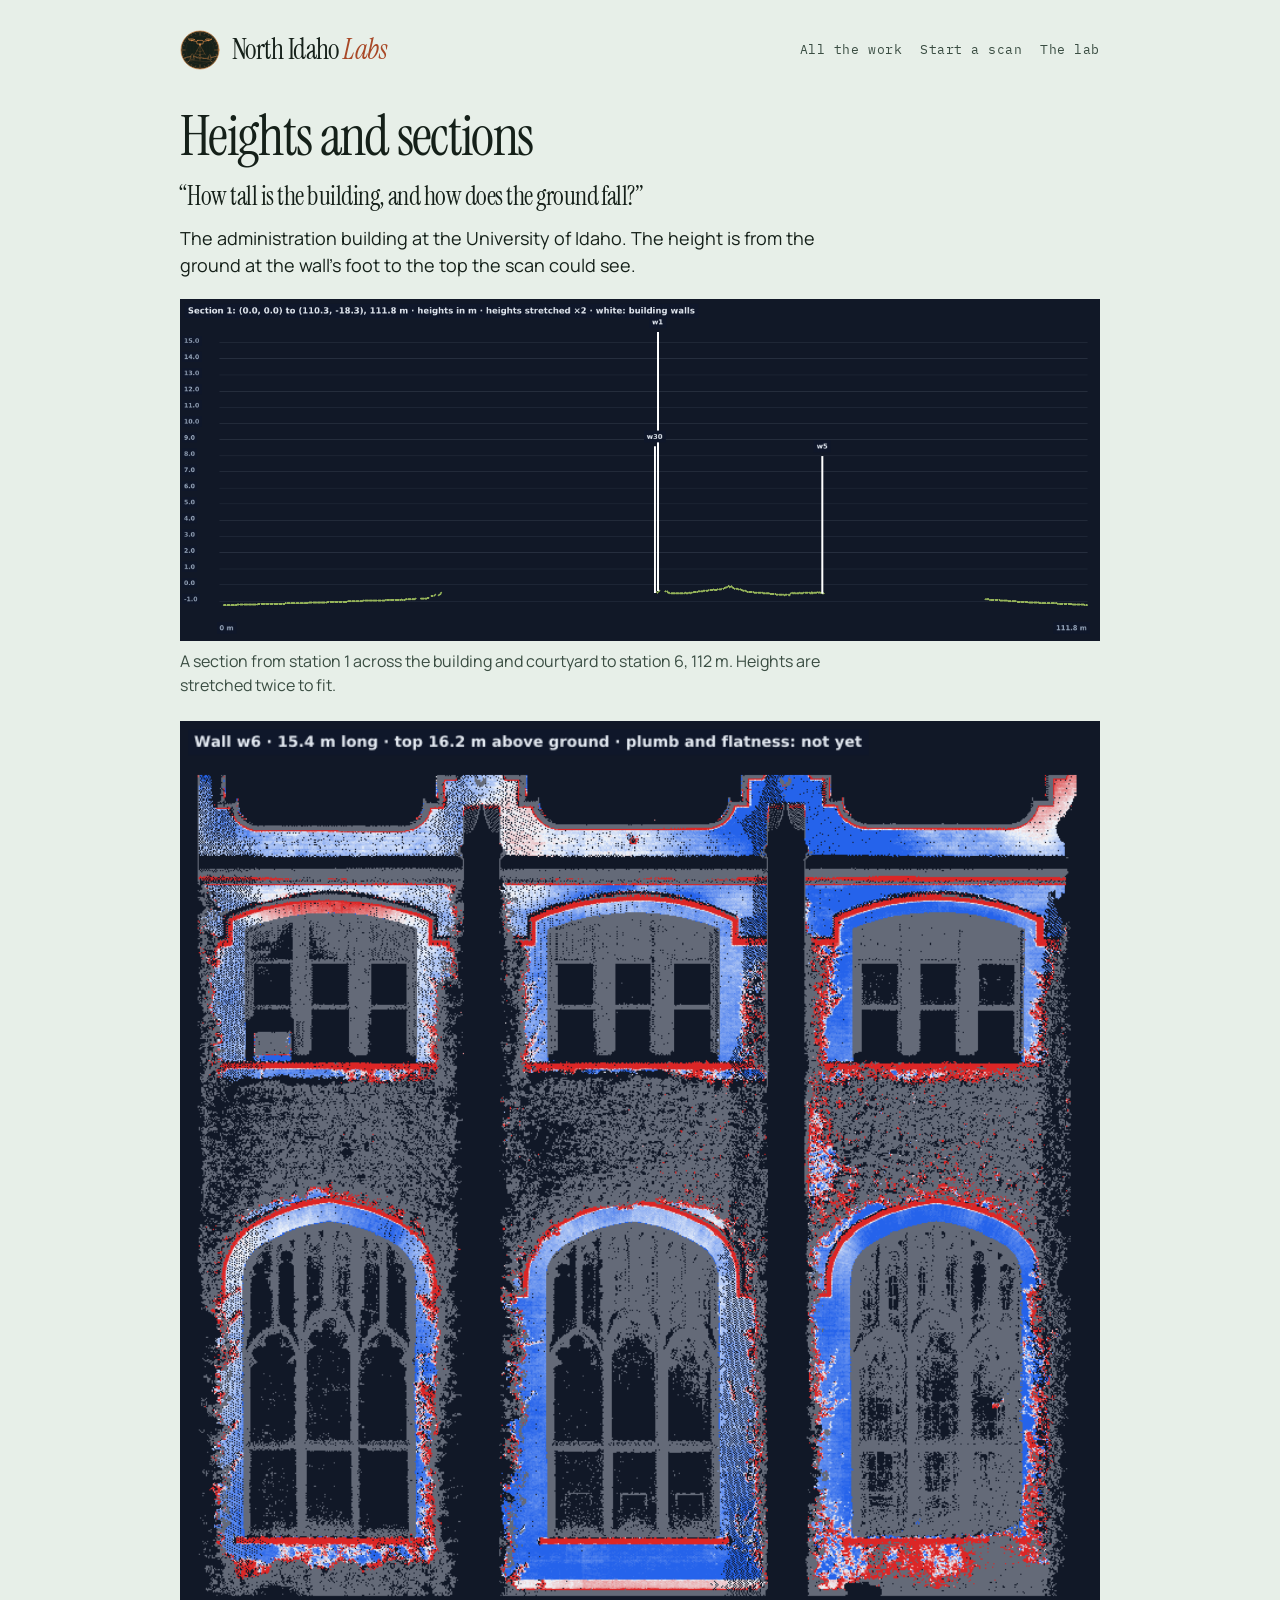
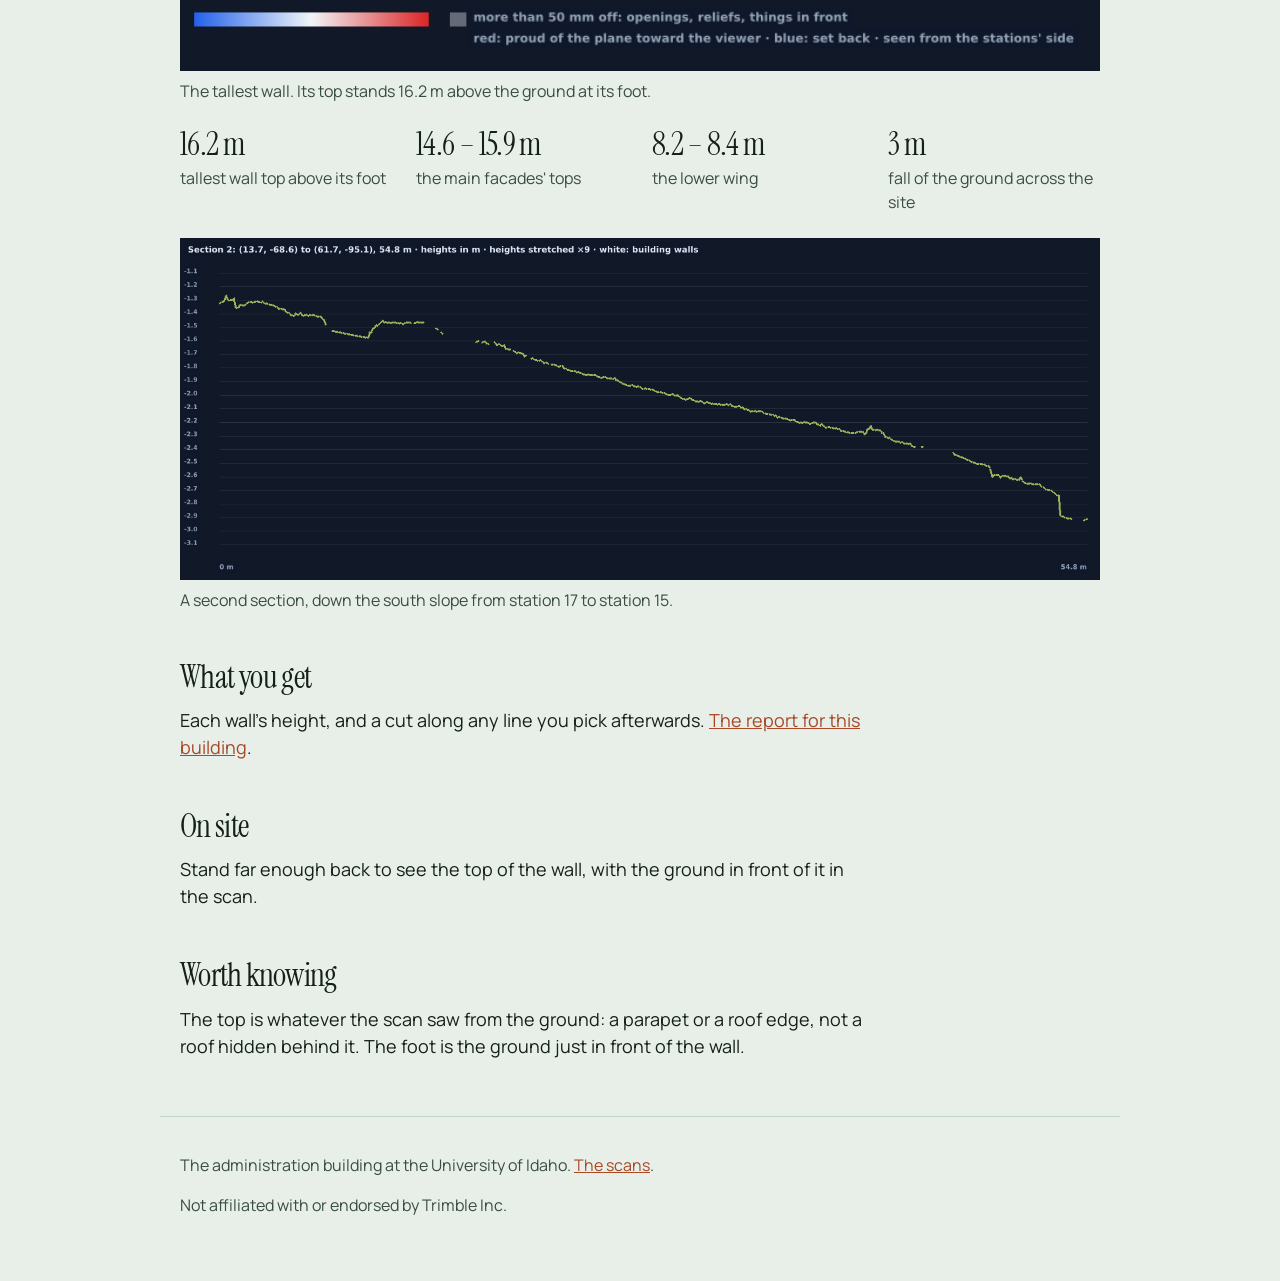
==== commit a4fe2d69: "Scrub old marketing wording (Critic PASS nil-projects-batch2-2026-11-03)" ====
--- a/heights.html
+++ b/heights.html
@@ -12,7 +12,7 @@
 </head>
 <body>
 <header class="top">
-  <a class="mark" href="./" aria-label="AI-first scanning">
+  <a class="mark" href="./" aria-label="North Idaho Labs">
     <img src="img/logo-badge.svg" width="40" height="40" alt="">
     <span class="brand">North Idaho <em>Labs</em></span>
   </a>
--- a/style.css
+++ b/style.css
@@ -160,3 +160,9 @@
 @media(max-width:700px){
   .pair,.grid2{grid-template-columns:1fr}
 }
+
+/* One mission, as the person sees it: phone frames side by side where there is room. */
+.frames{display:grid;grid-template-columns:repeat(auto-fit,minmax(240px,1fr));gap:20px 24px;margin:8px 0 28px}
+.frames figure{margin:0}
+.frames figure img{max-width:390px;border-radius:14px;border:1px solid rgba(255,255,255,.08)}
+.frames figcaption{max-width:none;font-size:15px}
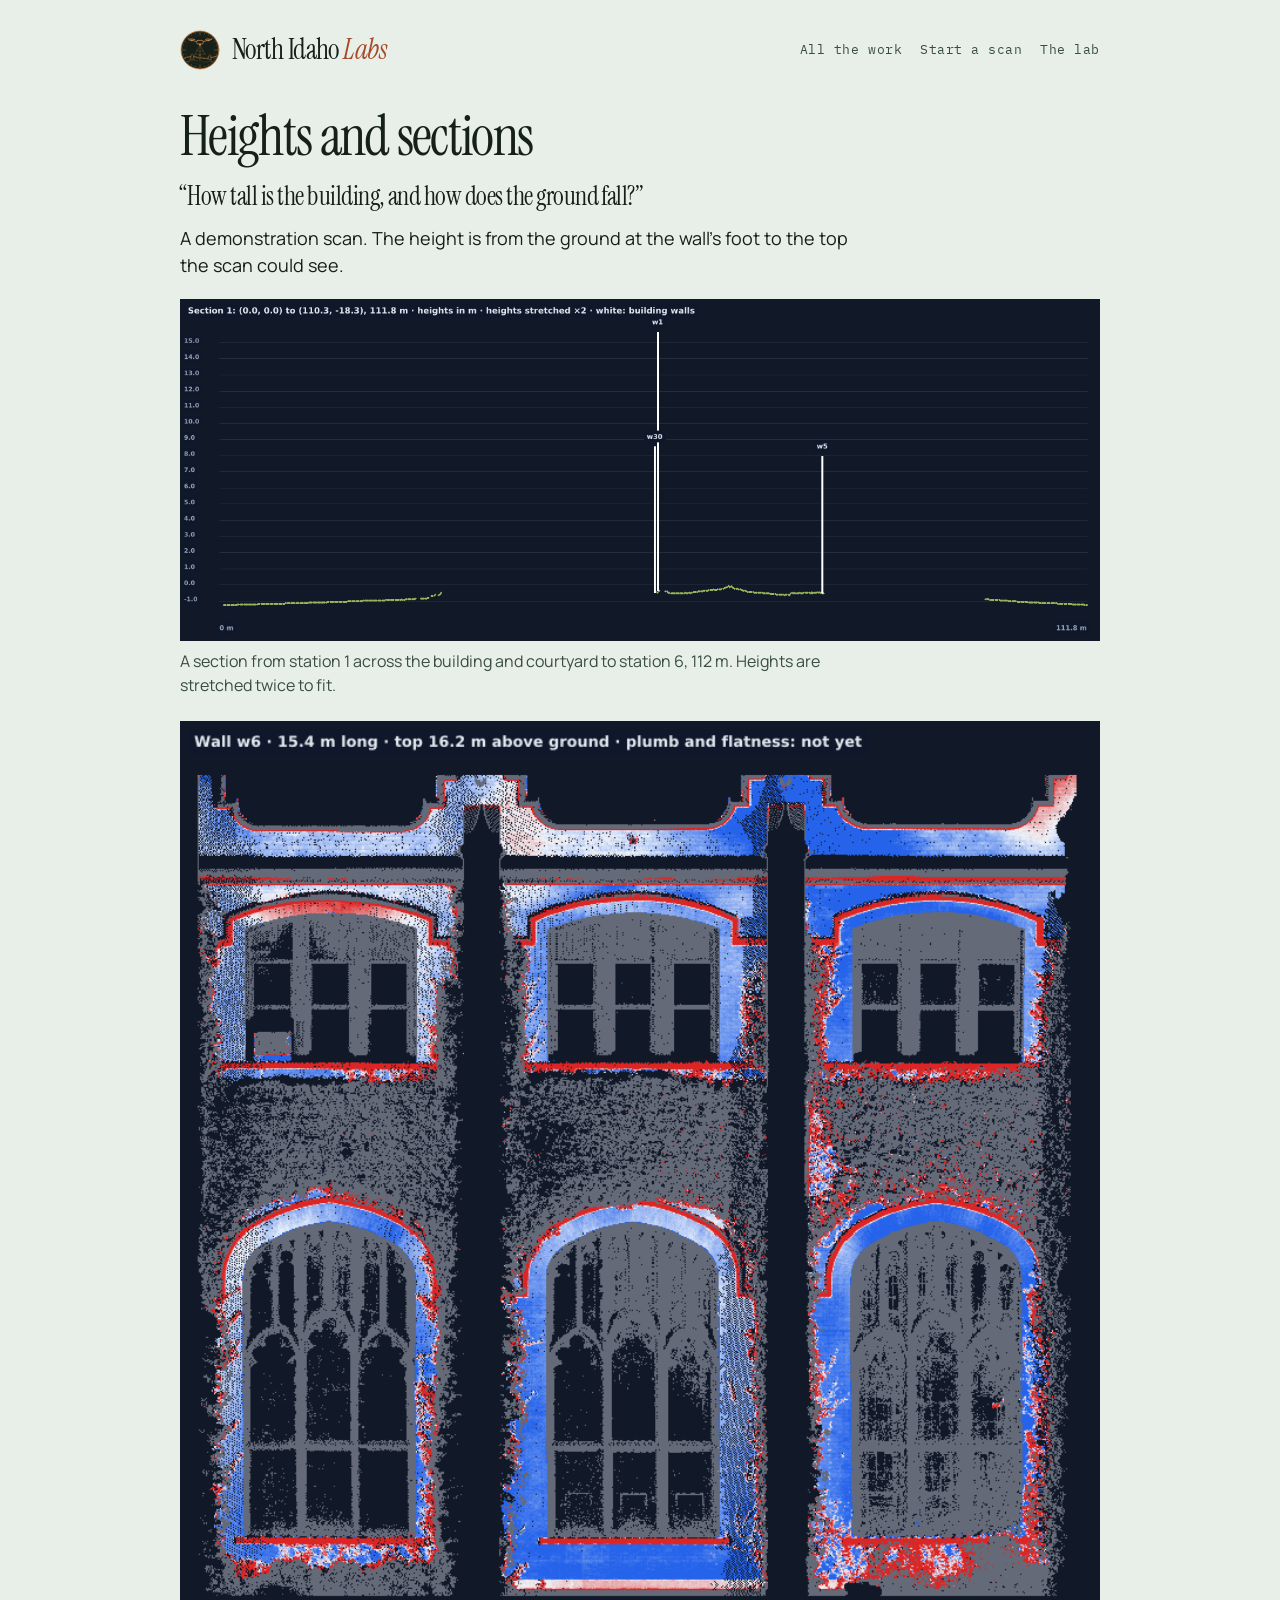
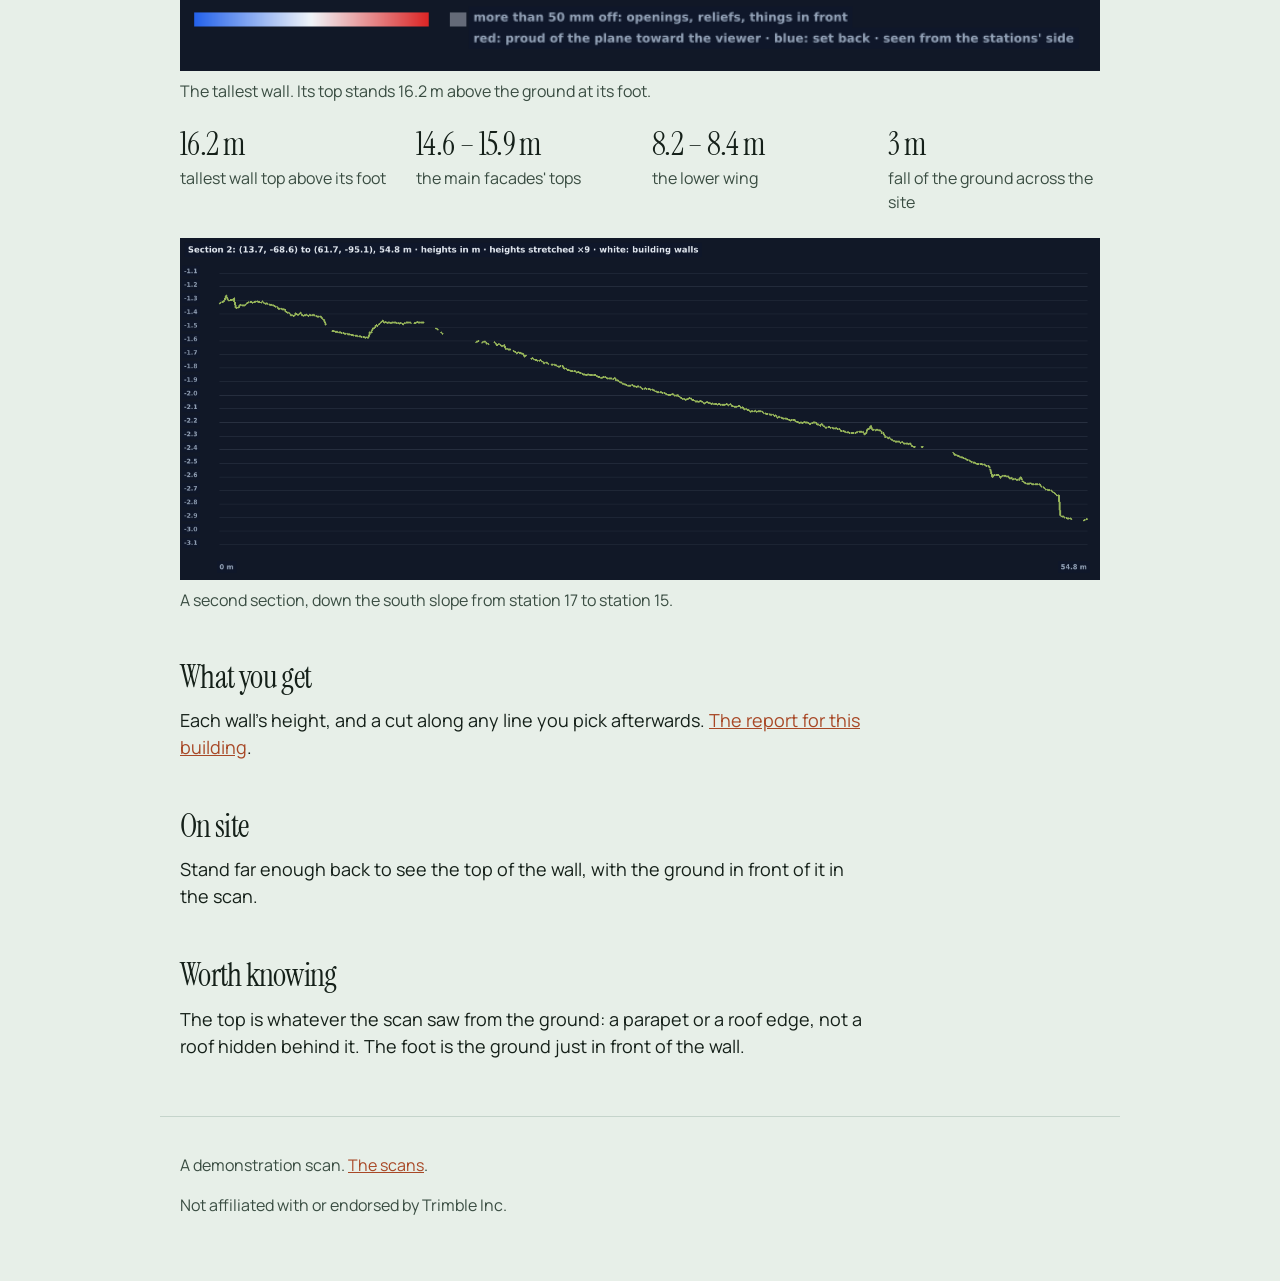
==== commit de8a98c8: "Reword place name to a demonstration scan (Critic PASS nil-batch4-ai-scan-2026-11-03)" ====
--- a/heights.html
+++ b/heights.html
@@ -4,7 +4,7 @@
 <meta charset="utf-8">
 <meta name="viewport" content="width=device-width, initial-scale=1">
 <title>Heights and sections</title>
-<meta name="description" content="How tall is the building, and how does the ground fall? The administration building at the University of Idaho.">
+<meta name="description" content="How tall is the building, and how does the ground fall? From a demonstration scan.">
 <link rel="preconnect" href="https://fonts.googleapis.com">
 <link rel="preconnect" href="https://fonts.gstatic.com" crossorigin>
 <link href="https://fonts.googleapis.com/css2?family=Instrument+Serif:ital@0;1&family=Manrope:wght@400;500;600&family=IBM+Plex+Mono:wght@400;500&display=swap" rel="stylesheet">
@@ -21,7 +21,7 @@
 <main>
 <h1>Heights and sections</h1>
 <blockquote class="prompt">How tall is the building, and how does the ground fall?</blockquote>
-<p class="lede">The administration building at the University of Idaho. The height is from the ground at the wall's foot to the top the scan could see.</p>
+<p class="lede">A demonstration scan. The height is from the ground at the wall's foot to the top the scan could see.</p>
 
 <figure>
   <img src="img/section-1.png" alt="Section 112 m long across the site: the ground profile in green, three building walls as white vertical lines up to about 16 m.">
@@ -52,7 +52,7 @@
 <p class="lede">The top is whatever the scan saw from the ground: a parapet or a roof edge, not a roof hidden behind it. The foot is the ground just in front of the wall.</p>
 </main>
 <footer>
-  <p>The administration building at the University of Idaho. <a href="./">The scans</a>.</p>
+  <p>A demonstration scan. <a href="./">The scans</a>.</p>
   <p>Not affiliated with or endorsed by Trimble Inc.</p>
 </footer>
 </body>
